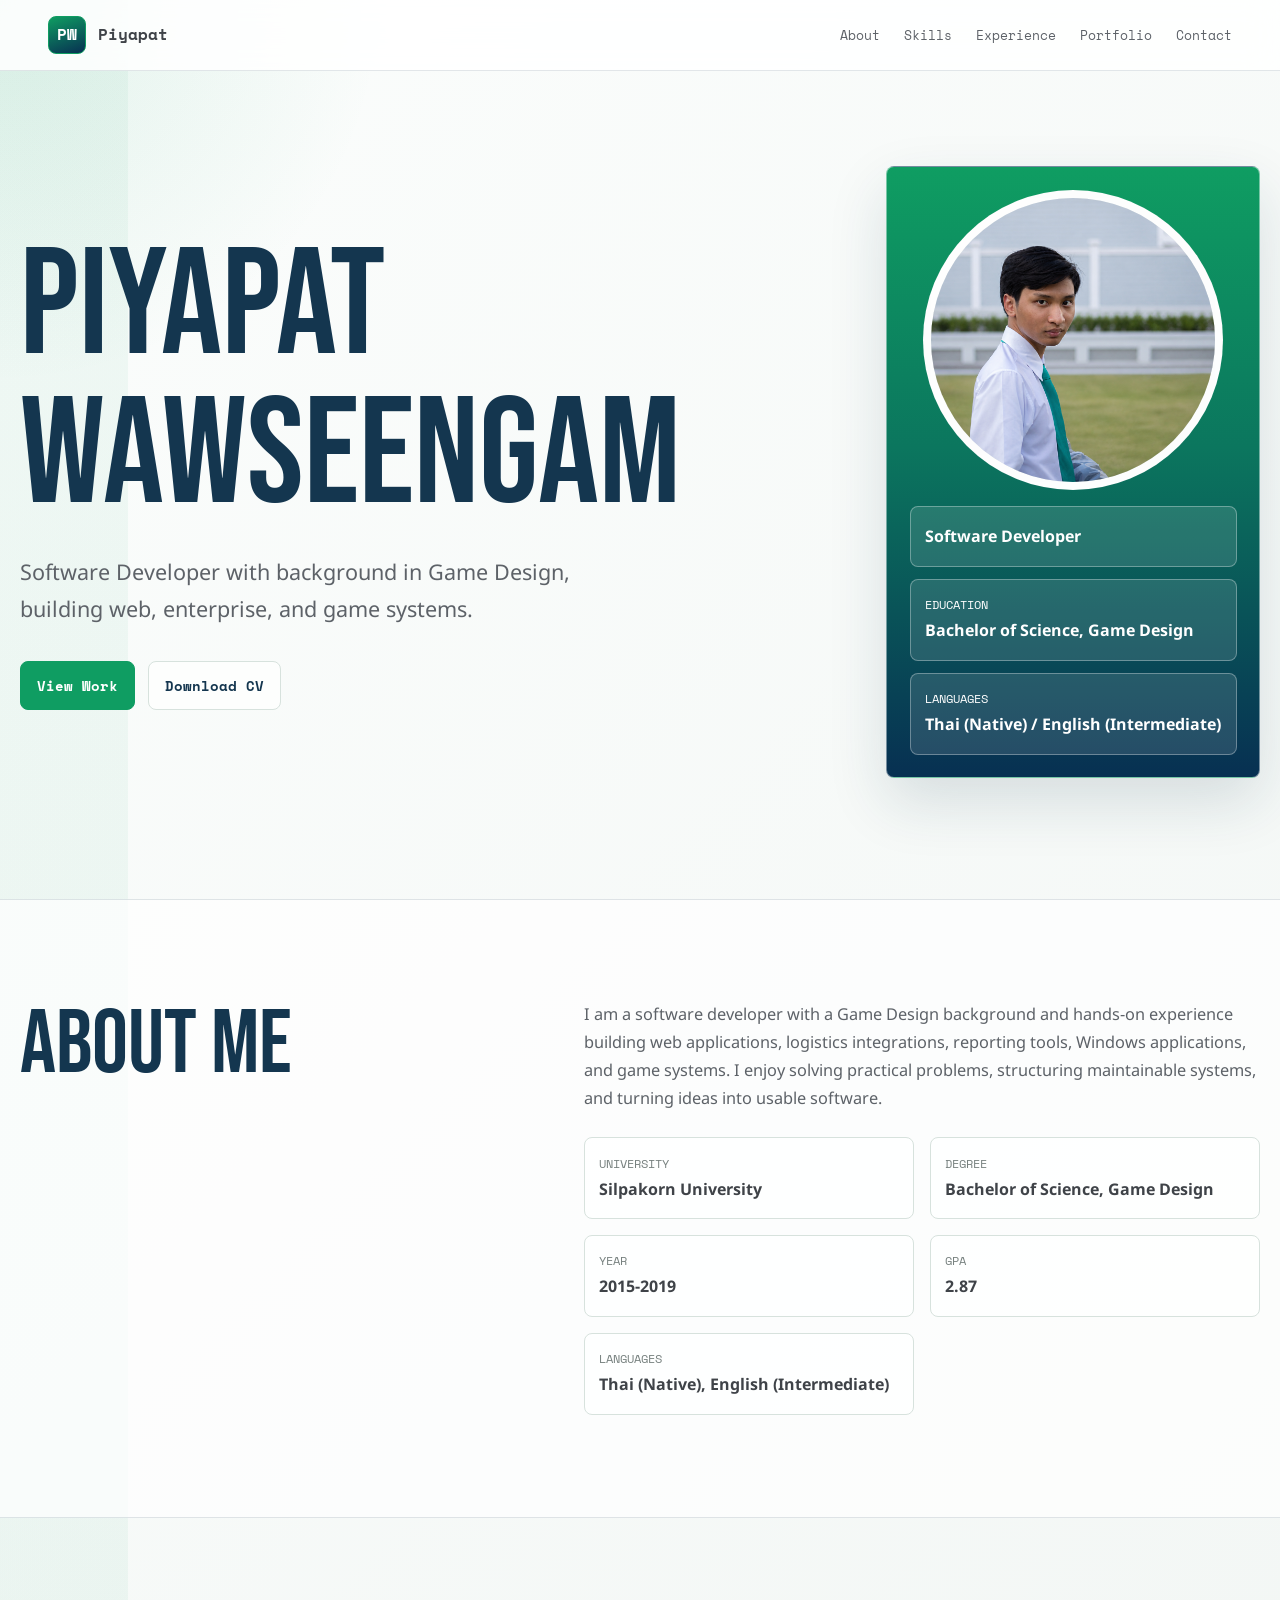
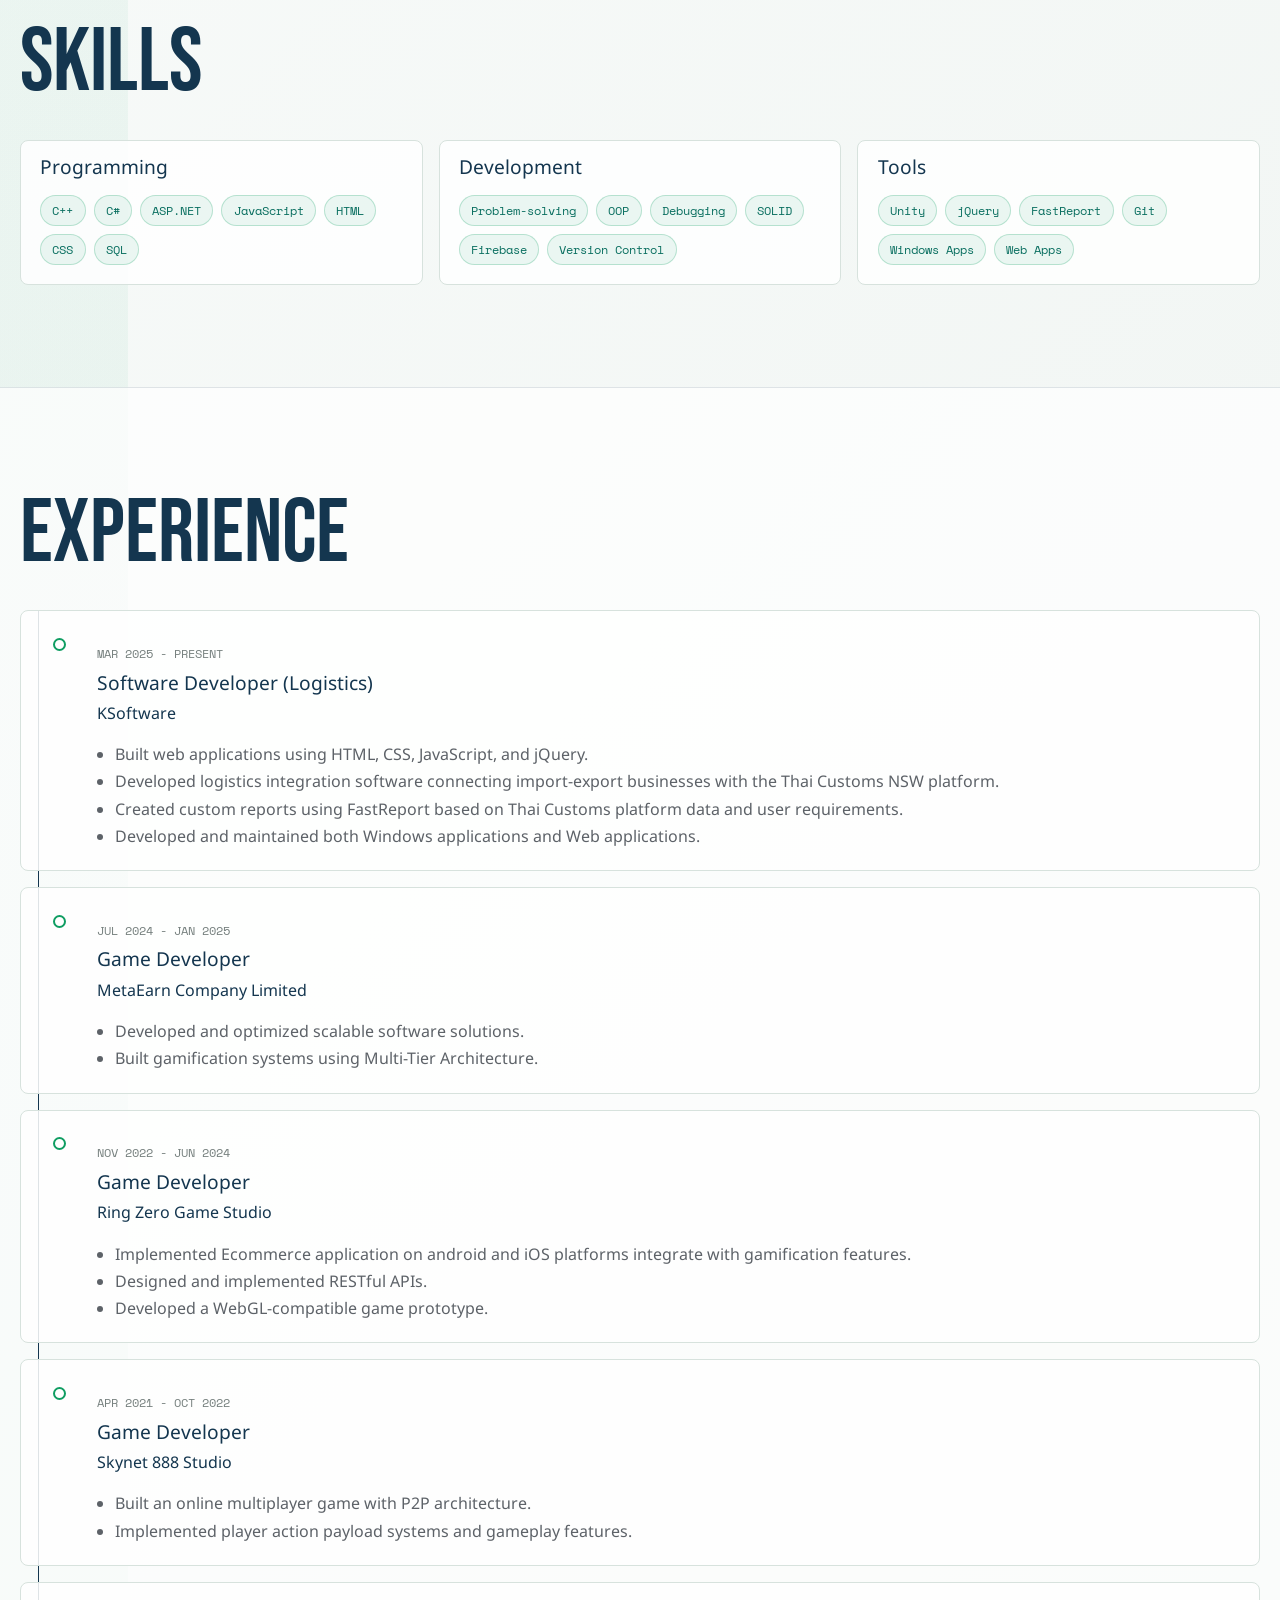
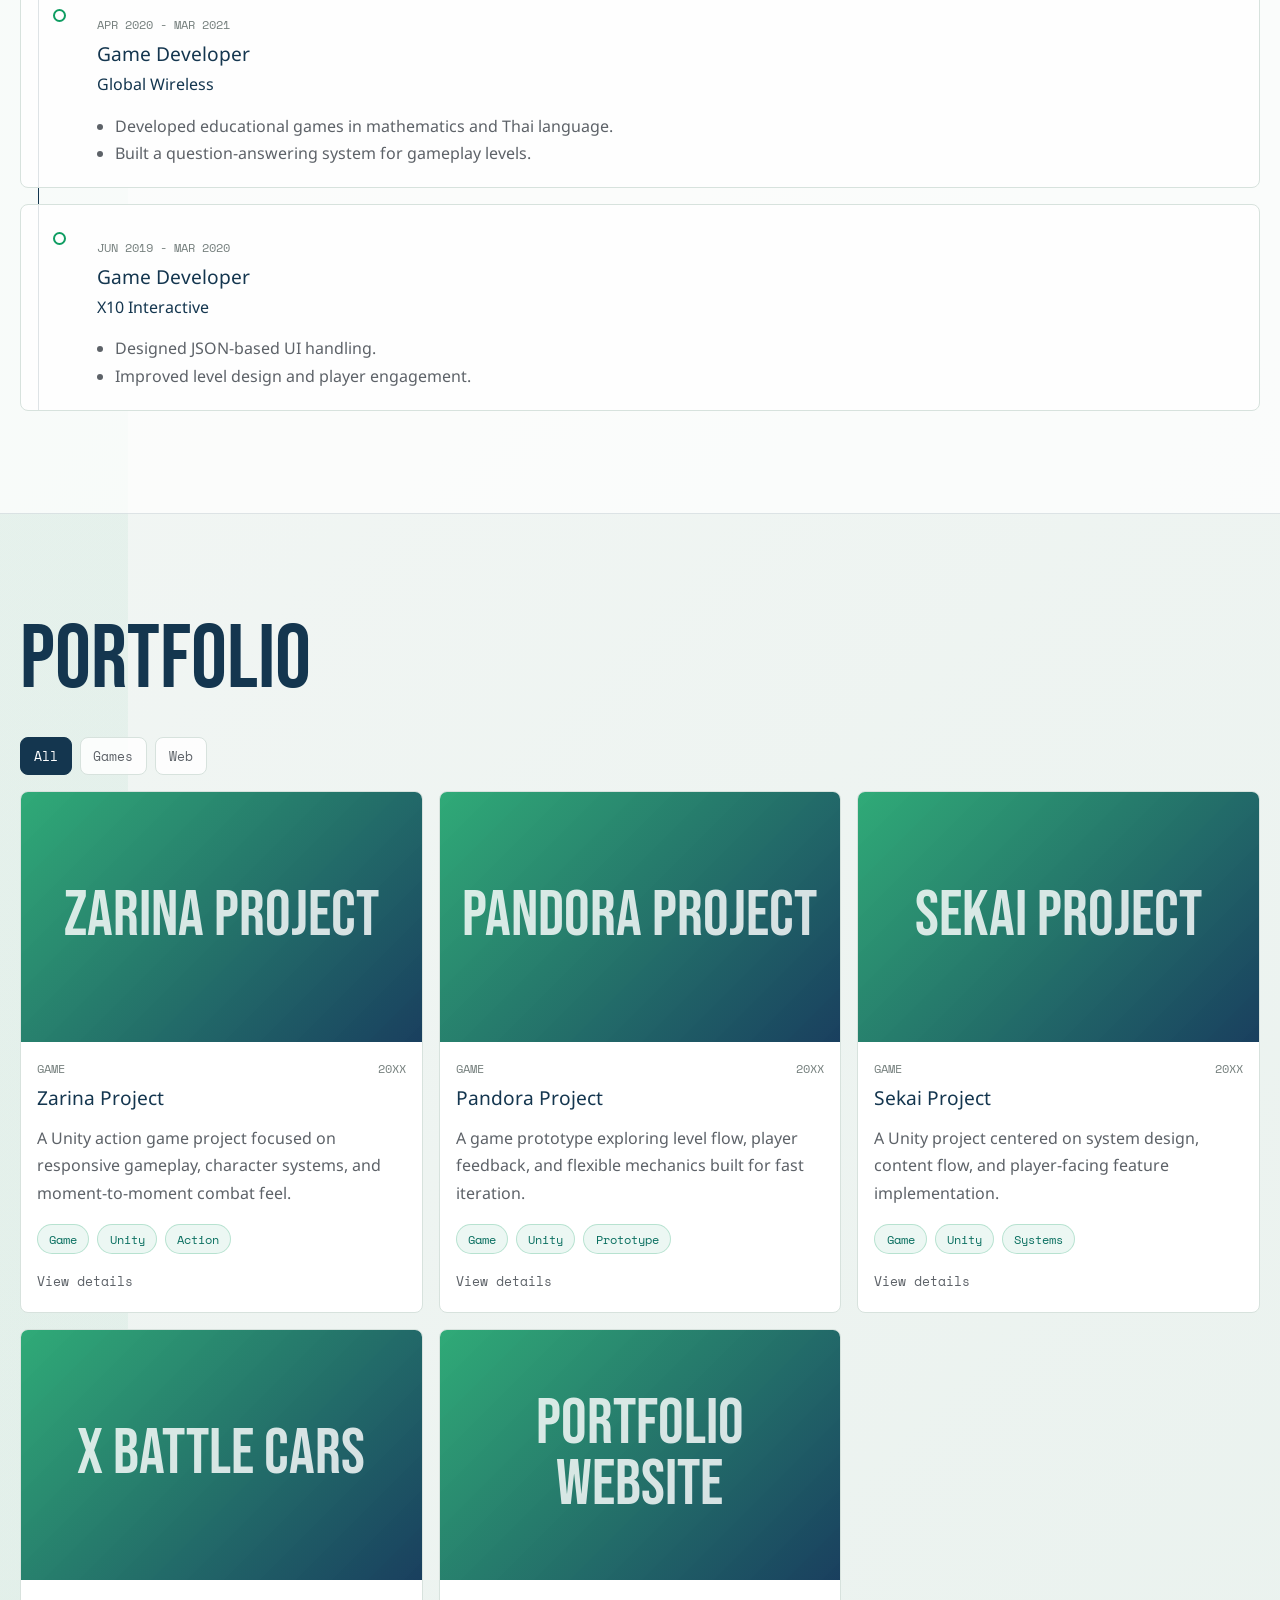
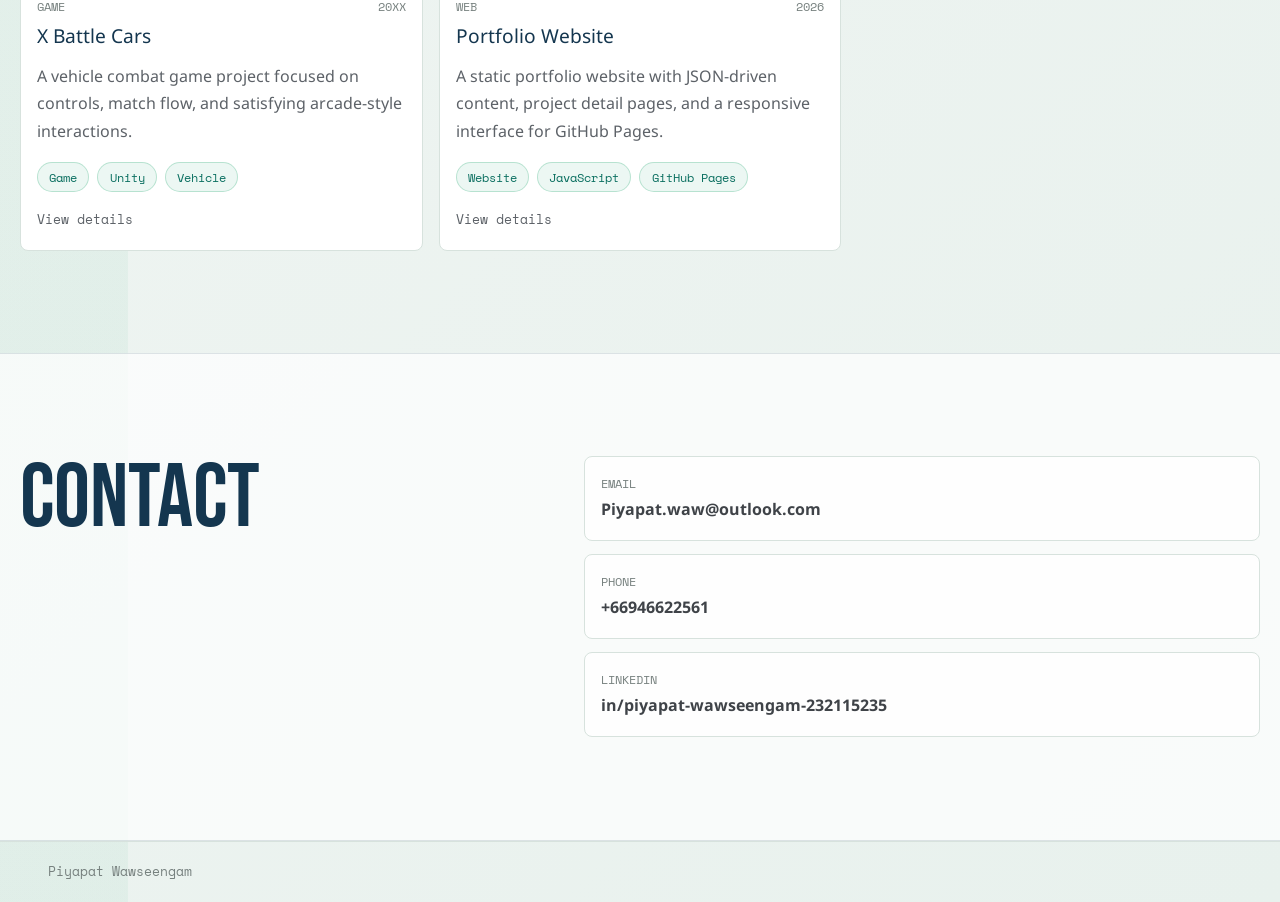
==== index.html @ 83988f4d "Initial portfolio site" ====
<!doctype html>
<html lang="en">
  <head>
    <meta charset="utf-8">
    <meta name="viewport" content="width=device-width, initial-scale=1">
    <meta name="description" content="Portfolio website for Piyapat Wawseengam, Software Developer with a background in Game Design.">
    <title>Piyapat Wawseengam | Software Developer</title>
    <link rel="preconnect" href="https://fonts.googleapis.com">
    <link rel="preconnect" href="https://fonts.gstatic.com" crossorigin>
    <link href="https://fonts.googleapis.com/css2?family=Bebas+Neue&family=Noto+Sans+Thai:wght@400;500;600;700&family=Space+Mono:wght@400;700&display=swap" rel="stylesheet">
    <link rel="stylesheet" href="assets/style.css">
    <script defer src="assets/main.js"></script>
  </head>
  <body data-page="home">
    <div class="cursor" aria-hidden="true"></div>
    <div class="site-noise" aria-hidden="true"></div>

    <header class="site-header">
      <a class="brand" href="#top" aria-label="Piyapat portfolio home">
        <span class="brand-mark">PW</span>
        <span>Piyapat</span>
      </a>
      <nav class="site-nav" aria-label="Main navigation">
        <a href="#about">About</a>
        <a href="#skills">Skills</a>
        <a href="#experience">Experience</a>
        <a href="#portfolio">Portfolio</a>
        <a href="#contact">Contact</a>
      </nav>
    </header>

    <main id="top">
      <section class="hero section-shell">
        <div class="hero-copy reveal">
          <h1 id="hero-name">Piyapat Wawseengam</h1>
          <p class="hero-tagline" id="hero-tagline">Loading portfolio...</p>
          <div class="hero-actions">
            <a class="button primary" href="#portfolio">View Work</a>
            <a class="button ghost" href="Piyapat_Resume.pdf" aria-label="Download CV as PDF">Download CV</a>
          </div>
        </div>
        <aside class="hero-panel reveal" aria-label="Profile summary">
          <div class="profile-frame">
            <img id="profile-image" src="assets/images/profile.png" alt="Piyapat Wawseengam portrait">
            <div class="profile-fallback" aria-hidden="true">PW</div>
          </div>
          <div class="hero-stats" id="hero-stats"></div>
        </aside>
      </section>

      <section class="content-band" id="about">
        <div class="section-shell two-column">
          <div class="section-heading reveal">
            <h2>About Me</h2>
          </div>
          <div class="section-body reveal">
            <p id="about-text"></p>
            <div class="info-grid" id="profile-info"></div>
          </div>
        </div>
      </section>

      <section class="section-shell" id="skills">
        <div class="section-heading reveal">
          <h2>Skills</h2>
        </div>
        <div class="skill-grid reveal" id="skills-grid"></div>
      </section>

      <section class="content-band" id="experience">
        <div class="section-shell">
          <div class="section-heading reveal">
            <h2>Experience</h2>
          </div>
          <div class="timeline reveal" id="experience-list"></div>
        </div>
      </section>

      <section class="section-shell" id="portfolio">
        <div class="section-heading reveal">
          <h2>Portfolio</h2>
        </div>
        <div class="portfolio-tabs reveal" role="tablist" aria-label="Portfolio categories">
          <button class="tab-button active" type="button" data-filter="all">All</button>
          <button class="tab-button" type="button" data-filter="game">Games</button>
          <button class="tab-button" type="button" data-filter="web">Web</button>
        </div>
        <div class="project-grid reveal" id="project-grid"></div>
      </section>

      <section class="content-band contact-band" id="contact">
        <div class="section-shell two-column">
          <div class="section-heading reveal">
            <h2>Contact</h2>
          </div>
          <div class="contact-list reveal" id="contact-list"></div>
        </div>
      </section>
    </main>

    <footer class="site-footer">
      <span id="footer-name">Piyapat Wawseengam</span>
    </footer>
  </body>
</html>
---- assets/style.css ----
:root {
  --bg: #f6f9f7;
  --surface: #ffffff;
  --surface-strong: #edf5f1;
  --accent: #0f9d62;
  --accent-soft: #0a6f60;
  --navy: #14364f;
  --navy-deep: #073052;
  --text: #3f4348;
  --muted: #5d6268;
  --dim: #77817f;
  --border: #d7e2dd;
  --shadow: 0 24px 60px rgba(20, 54, 79, 0.14);
  --radius: 8px;
  color-scheme: light;
}

* {
  box-sizing: border-box;
}

html {
  scroll-behavior: smooth;
}

body {
  margin: 0;
  min-height: 100vh;
  background:
    linear-gradient(90deg, rgba(15, 157, 98, 0.05) 0 10%, transparent 10%),
    radial-gradient(circle at top left, rgba(15, 157, 98, 0.11), transparent 24rem),
    linear-gradient(135deg, #fbfdfc 0%, #f2f6f4 48%, #e8f1ed 100%);
  color: var(--text);
  cursor: auto;
  font-family: "Noto Sans Thai", system-ui, sans-serif;
  line-height: 1.7;
}

a,
button {
  color: inherit;
}

img {
  display: block;
  max-width: 100%;
}

.site-noise {
  position: fixed;
  inset: 0;
  z-index: 50;
  pointer-events: none;
  opacity: 0.08;
  background-image:
    linear-gradient(90deg, rgba(20, 54, 79, 0.05) 1px, transparent 1px),
    linear-gradient(rgba(15, 157, 98, 0.04) 1px, transparent 1px);
  background-size: 4px 4px;
  mix-blend-mode: overlay;
}

.cursor {
  display: none;
}

.site-header {
  position: sticky;
  top: 0;
  z-index: 20;
  display: flex;
  align-items: center;
  justify-content: space-between;
  gap: 1rem;
  padding: 1rem clamp(1rem, 4vw, 3rem);
  border-bottom: 1px solid rgba(20, 54, 79, 0.12);
  background: rgba(255, 255, 255, 0.86);
  backdrop-filter: blur(16px);
}

.brand,
.site-nav,
.hero-actions,
.portfolio-tabs {
  display: flex;
  align-items: center;
}

.brand {
  gap: 0.75rem;
  text-decoration: none;
  font-family: "Space Mono", monospace;
  font-weight: 700;
  letter-spacing: 0;
}

.brand-mark {
  display: grid;
  width: 38px;
  height: 38px;
  place-items: center;
  border: 1px solid var(--accent);
  border-radius: var(--radius);
  color: #ffffff;
  background: linear-gradient(160deg, var(--accent), var(--navy-deep));
}

.site-nav {
  gap: clamp(0.75rem, 2vw, 1.5rem);
  flex-wrap: wrap;
  justify-content: flex-end;
}

.site-nav a,
.text-link,
.back-link {
  color: var(--muted);
  font-family: "Space Mono", monospace;
  font-size: 0.82rem;
  text-decoration: none;
  transition: color 160ms ease;
}

.site-nav a:hover,
.text-link:hover,
.back-link:hover {
  color: var(--accent);
}

.section-shell {
  width: min(1280px, calc(100% - 2.5rem));
  margin: 0 auto;
  padding: clamp(4rem, 8vw, 7rem) 0;
}

.content-band {
  border-block: 1px solid rgba(20, 54, 79, 0.13);
  background: rgba(255, 255, 255, 0.72);
}

.hero {
  position: relative;
  display: grid;
  grid-template-columns: minmax(0, 1.15fr) minmax(280px, 0.85fr);
  align-items: center;
  gap: clamp(2rem, 7vw, 5rem);
  min-height: calc(100vh - 72px);
  padding-top: clamp(3rem, 6vw, 5rem);
}

.eyebrow {
  margin: 0 0 0.8rem;
  color: var(--navy);
  font-family: "Space Mono", monospace;
  font-size: 0.8rem;
  font-weight: 700;
  text-transform: uppercase;
}

h1,
h2,
h3 {
  margin: 0;
  font-weight: 400;
  line-height: 0.98;
  letter-spacing: 0;
  color: var(--navy);
}

h1,
h2 {
  font-family: "Bebas Neue", Impact, sans-serif;
}

h1 {
  max-width: 760px;
  font-size: clamp(4.4rem, 12vw, 9.5rem);
}

h2 {
  max-width: 780px;
  font-size: clamp(3rem, 7vw, 5.6rem);
}

h3 {
  font-size: 1.2rem;
}

.hero-tagline {
  max-width: 620px;
  margin: 1.5rem 0 0;
  color: var(--muted);
  font-size: clamp(1.05rem, 2vw, 1.35rem);
}

.hero-actions {
  gap: 0.8rem;
  flex-wrap: wrap;
  margin-top: 2rem;
}

.button {
  display: inline-flex;
  align-items: center;
  justify-content: center;
  min-height: 46px;
  padding: 0.72rem 1rem;
  border: 1px solid var(--border);
  border-radius: var(--radius);
  font-family: "Space Mono", monospace;
  font-size: 0.88rem;
  font-weight: 700;
  text-decoration: none;
  transition: transform 160ms ease, border-color 160ms ease, background 160ms ease;
}

.button:hover {
  transform: translateY(-2px);
}

.button.primary {
  border-color: var(--accent);
  background: var(--accent);
  color: #ffffff;
}

.button.ghost {
  color: var(--navy);
  background: rgba(255, 255, 255, 0.7);
}

.hero-panel {
  max-width: 440px;
  justify-self: end;
  padding: clamp(1rem, 2vw, 1.4rem);
  border: 1px solid rgba(255, 255, 255, 0.44);
  border-radius: var(--radius);
  background: linear-gradient(180deg, #0f9d62 0%, #0b765e 46%, #073052 100%);
  box-shadow: var(--shadow);
}

.profile-frame {
  position: relative;
  overflow: hidden;
  width: min(100%, 300px);
  aspect-ratio: 1;
  margin: 0 auto;
  border-radius: 50%;
  border: 8px solid rgba(255, 255, 255, 0.92);
  background:
    linear-gradient(135deg, rgba(255, 255, 255, 0.34), rgba(20, 54, 79, 0.12)),
    var(--surface-strong);
}

.profile-frame img,
.project-media img,
.gallery-item img {
  position: absolute;
  inset: 0;
  width: 100%;
  height: 100%;
  object-fit: cover;
  z-index: 2;
}

.profile-frame img {
  object-position: 38% 16%;
}

.profile-fallback {
  position: absolute;
  inset: 0;
  display: grid;
  place-items: center;
  color: rgba(255, 255, 255, 0.42);
  font-family: "Bebas Neue", Impact, sans-serif;
  font-size: clamp(5rem, 16vw, 10rem);
}

.is-hidden {
  display: none !important;
}

.hero-stats {
  display: grid;
  gap: 0.75rem;
  margin-top: 1rem;
}

.hero-stats div,
.info-item,
.skill-card,
.timeline-item,
.detail-block,
.contact-item {
  border: 1px solid var(--border);
  border-radius: var(--radius);
  background: rgba(255, 255, 255, 0.86);
}

.hero-stats div {
  border-color: rgba(255, 255, 255, 0.32);
  background: rgba(255, 255, 255, 0.12);
}

.hero-stats div,
.info-item {
  padding: 0.9rem;
}

.hero-stats span,
.info-item span,
.contact-item span,
.project-meta,
.timeline-period,
.next-project span {
  display: block;
  color: var(--dim);
  font-family: "Space Mono", monospace;
  font-size: 0.76rem;
  text-transform: uppercase;
}

.hero-stats span,
.hero-stats strong {
  color: #ffffff;
}

.hero-stats strong,
.info-item strong,
.contact-item strong {
  display: block;
  margin-top: 0.2rem;
  color: var(--text);
}

.hero-stats strong {
  color: #ffffff;
}

.two-column,
.detail-grid {
  display: grid;
  grid-template-columns: 0.85fr 1.15fr;
  gap: clamp(2rem, 6vw, 4rem);
}

.section-heading {
  margin-bottom: 2rem;
}

.section-body p,
.detail-block p,
.not-found p {
  margin: 0;
  color: var(--muted);
  font-size: 1.02rem;
}

.info-grid,
.skill-grid,
.project-grid,
.gallery-grid {
  display: grid;
  gap: 1rem;
}

.info-grid {
  grid-template-columns: repeat(2, minmax(0, 1fr));
  margin-top: 1.5rem;
}

.skill-grid {
  grid-template-columns: repeat(3, minmax(0, 1fr));
}

.skill-card,
.detail-block {
  padding: 1.2rem;
}

.tag-list {
  display: flex;
  gap: 0.5rem;
  flex-wrap: wrap;
  margin-top: 1rem;
}

.tag-list span {
  display: inline-flex;
  min-height: 30px;
  align-items: center;
  border: 1px solid rgba(15, 157, 98, 0.24);
  border-radius: 999px;
  padding: 0.25rem 0.7rem;
  color: var(--accent-soft);
  background: rgba(15, 157, 98, 0.08);
  font-family: "Space Mono", monospace;
  font-size: 0.76rem;
}

.timeline {
  position: relative;
  display: grid;
  gap: 1rem;
}

.timeline::before {
  position: absolute;
  left: 18px;
  top: 0;
  bottom: 0;
  width: 1px;
  background: var(--navy);
  content: "";
}

.timeline-item {
  position: relative;
  display: grid;
  grid-template-columns: 38px 1fr;
  gap: 1.2rem;
  padding: 1.2rem;
}

.timeline-marker {
  width: 13px;
  height: 13px;
  margin: 0.45rem auto 0;
  border: 2px solid var(--accent);
  border-radius: 50%;
  background: #ffffff;
}

.company {
  margin: 0.4rem 0 0;
  color: var(--navy);
}

.timeline ul {
  margin: 0.9rem 0 0;
  padding-left: 1.1rem;
  color: var(--muted);
}

.portfolio-tabs {
  gap: 0.5rem;
  flex-wrap: wrap;
  margin-bottom: 1rem;
}

.tab-button {
  min-height: 38px;
  border: 1px solid var(--border);
  border-radius: var(--radius);
  padding: 0.45rem 0.8rem;
  color: var(--muted);
  background: rgba(255, 255, 255, 0.85);
  cursor: pointer;
  font-family: "Space Mono", monospace;
}

.tab-button.active {
  border-color: var(--navy);
  color: #ffffff;
  background: var(--navy);
}

.project-grid {
  grid-template-columns: repeat(3, minmax(0, 1fr));
}

.project-card {
  overflow: hidden;
  border: 1px solid var(--border);
  border-radius: var(--radius);
  background: var(--surface);
  transition: transform 180ms ease, border-color 180ms ease;
}

.project-card:hover {
  transform: translateY(-4px);
  border-color: rgba(15, 157, 98, 0.52);
}

.project-media,
.gallery-item {
  position: relative;
  overflow: hidden;
  aspect-ratio: 16 / 10;
  background:
    linear-gradient(135deg, rgba(15, 157, 98, 0.85), rgba(7, 48, 82, 0.92)),
    var(--surface-strong);
}

.project-media.large {
  min-height: 360px;
  border: 1px solid var(--border);
  border-radius: var(--radius);
}

.media-placeholder {
  position: absolute;
  inset: 0;
  display: grid;
  place-items: center;
  padding: 1rem;
  text-align: center;
}

.media-placeholder span {
  color: rgba(255, 255, 255, 0.82);
  font-family: "Bebas Neue", Impact, sans-serif;
  font-size: clamp(2.2rem, 5vw, 4rem);
  line-height: 0.95;
}

.project-card-body {
  padding: 1rem;
}

.project-meta {
  display: flex;
  justify-content: space-between;
  gap: 0.8rem;
  margin-bottom: 0.8rem;
}

.project-card p {
  color: var(--muted);
}

.text-link {
  display: inline-flex;
  margin-top: 1rem;
}

.contact-band {
  margin-bottom: 0;
}

.contact-list {
  display: grid;
  gap: 0.8rem;
}

.contact-item {
  display: block;
  padding: 1rem;
  text-decoration: none;
  transition: border-color 160ms ease, transform 160ms ease;
}

.contact-item:hover {
  border-color: var(--accent);
  transform: translateY(-2px);
}

.site-footer {
  display: flex;
  justify-content: space-between;
  gap: 1rem;
  padding: 1.2rem clamp(1rem, 4vw, 3rem);
  color: var(--dim);
  border-top: 1px solid var(--border);
  font-family: "Space Mono", monospace;
  font-size: 0.8rem;
}

.detail-hero {
  padding-bottom: clamp(3rem, 6vw, 5rem);
}

.back-link {
  display: inline-flex;
  margin-bottom: 2rem;
}

.detail-hero-grid {
  display: grid;
  grid-template-columns: minmax(0, 1fr) minmax(300px, 0.85fr);
  align-items: center;
  gap: clamp(2rem, 6vw, 4rem);
}

.detail-grid {
  grid-template-columns: repeat(3, minmax(0, 1fr));
}

.gallery-grid {
  grid-template-columns: repeat(2, minmax(0, 1fr));
}

.gallery-item {
  border: 1px solid var(--border);
  border-radius: var(--radius);
}

.video-frame {
  overflow: hidden;
  aspect-ratio: 16 / 9;
  border: 1px solid var(--border);
  border-radius: var(--radius);
  background: var(--surface);
}

.video-frame iframe {
  width: 100%;
  height: 100%;
  border: 0;
}

.next-project-wrap {
  padding-top: 2rem;
}

.next-project {
  display: block;
  padding: 1.2rem;
  border: 1px solid var(--border);
  border-radius: var(--radius);
  background: rgba(255, 255, 255, 0.9);
  text-decoration: none;
}

.next-project strong {
  display: block;
  margin-top: 0.35rem;
  color: var(--navy);
  font-size: 1.35rem;
}

.not-found {
  min-height: 70vh;
  display: grid;
  align-content: center;
  gap: 1rem;
}

.reveal,
.project-card,
.timeline-item,
.skill-card,
.gallery-item {
  opacity: 0;
  transform: translateY(18px);
  transition: opacity 520ms ease, transform 520ms ease;
}

.reveal.is-visible,
.project-card.is-visible,
.timeline-item.is-visible,
.skill-card.is-visible,
.gallery-item.is-visible {
  opacity: 1;
  transform: translateY(0);
}

@media (max-width: 900px) {
  .site-header {
    align-items: flex-start;
    flex-direction: column;
  }

  .site-nav {
    justify-content: flex-start;
  }

  .hero,
  .two-column,
  .detail-hero-grid,
  .detail-grid {
    grid-template-columns: 1fr;
  }

  .hero {
    min-height: auto;
  }

  .hero-panel {
    justify-self: stretch;
    max-width: none;
  }

  .skill-grid,
  .project-grid {
    grid-template-columns: repeat(2, minmax(0, 1fr));
  }
}

@media (max-width: 640px) {
  .section-shell {
    width: min(100% - 1rem, 1280px);
  }

  .site-nav a {
    font-size: 0.76rem;
  }

  h1 {
    font-size: clamp(3.8rem, 20vw, 5.4rem);
  }

  h2 {
    font-size: clamp(2.7rem, 15vw, 4rem);
  }

  .info-grid,
  .skill-grid,
  .project-grid,
  .gallery-grid {
    grid-template-columns: 1fr;
  }

  .project-media.large {
    min-height: 240px;
  }

  .site-footer {
    flex-direction: column;
  }
}
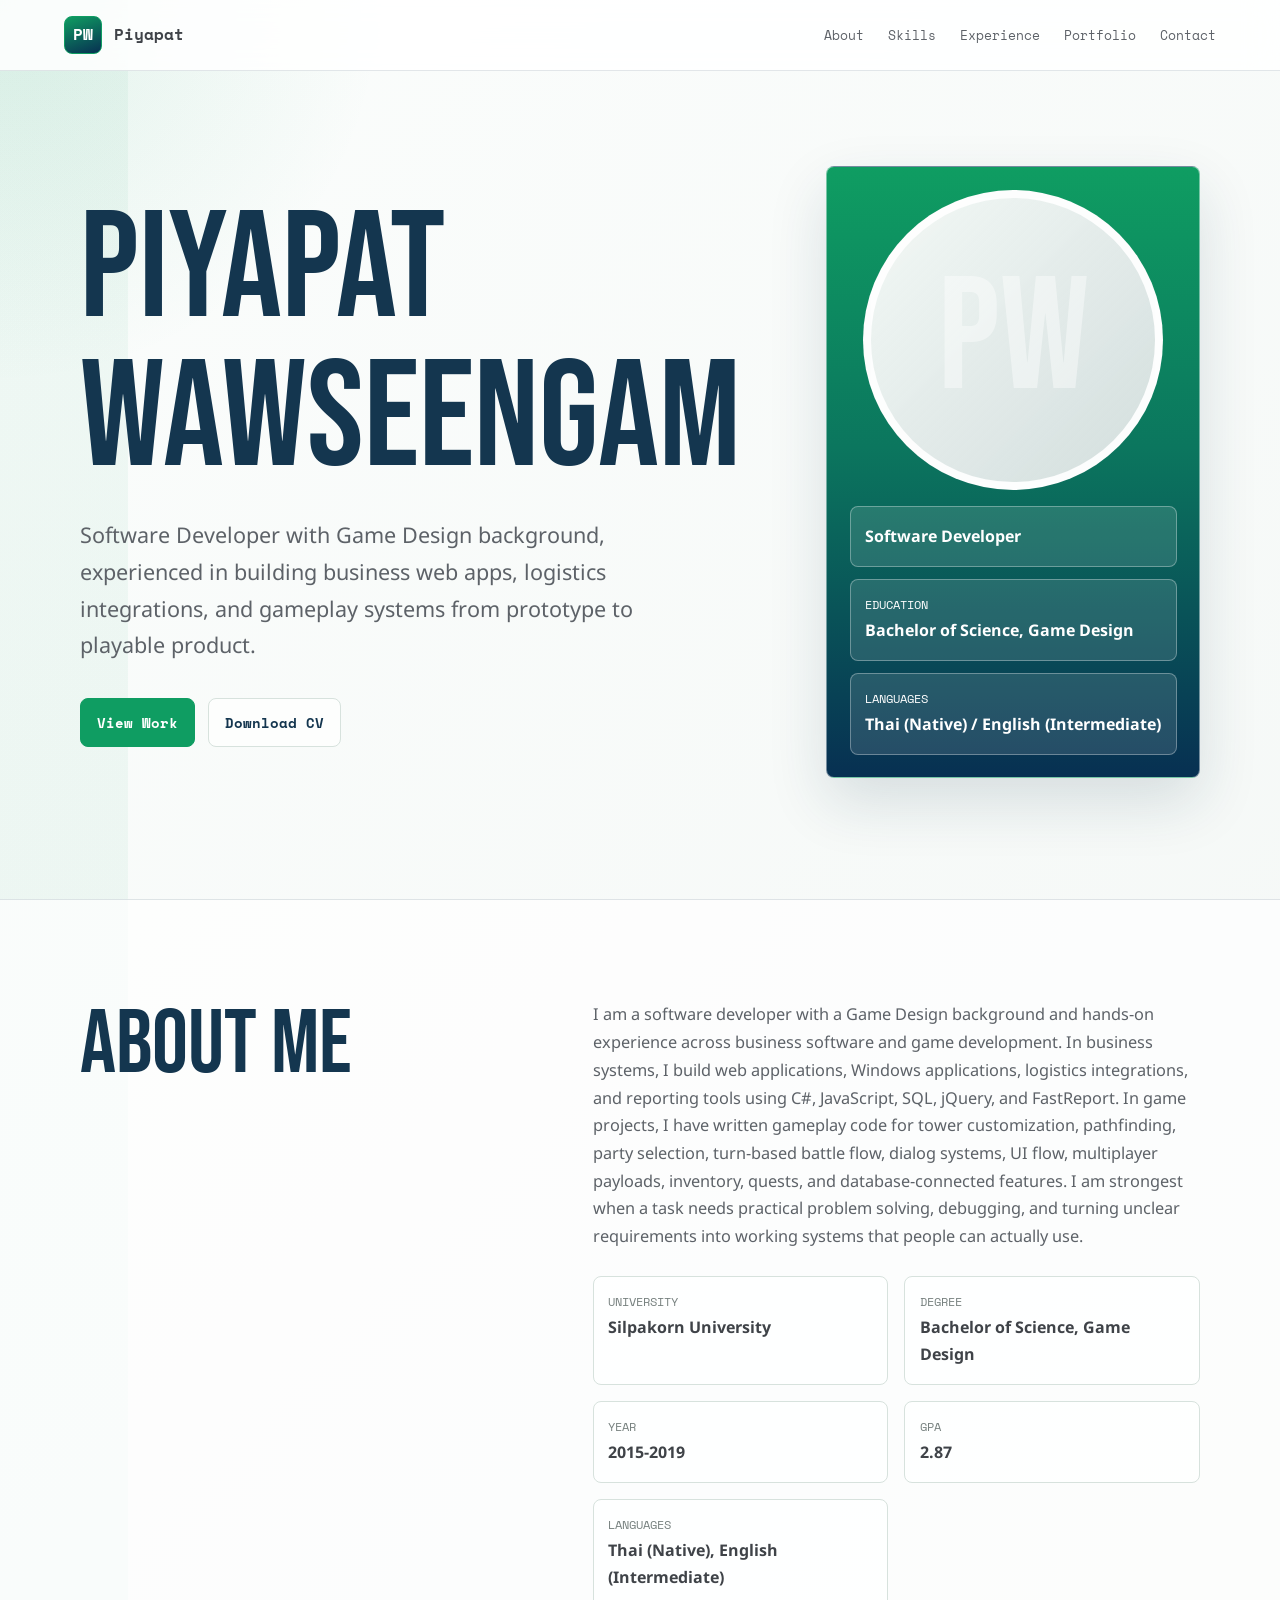
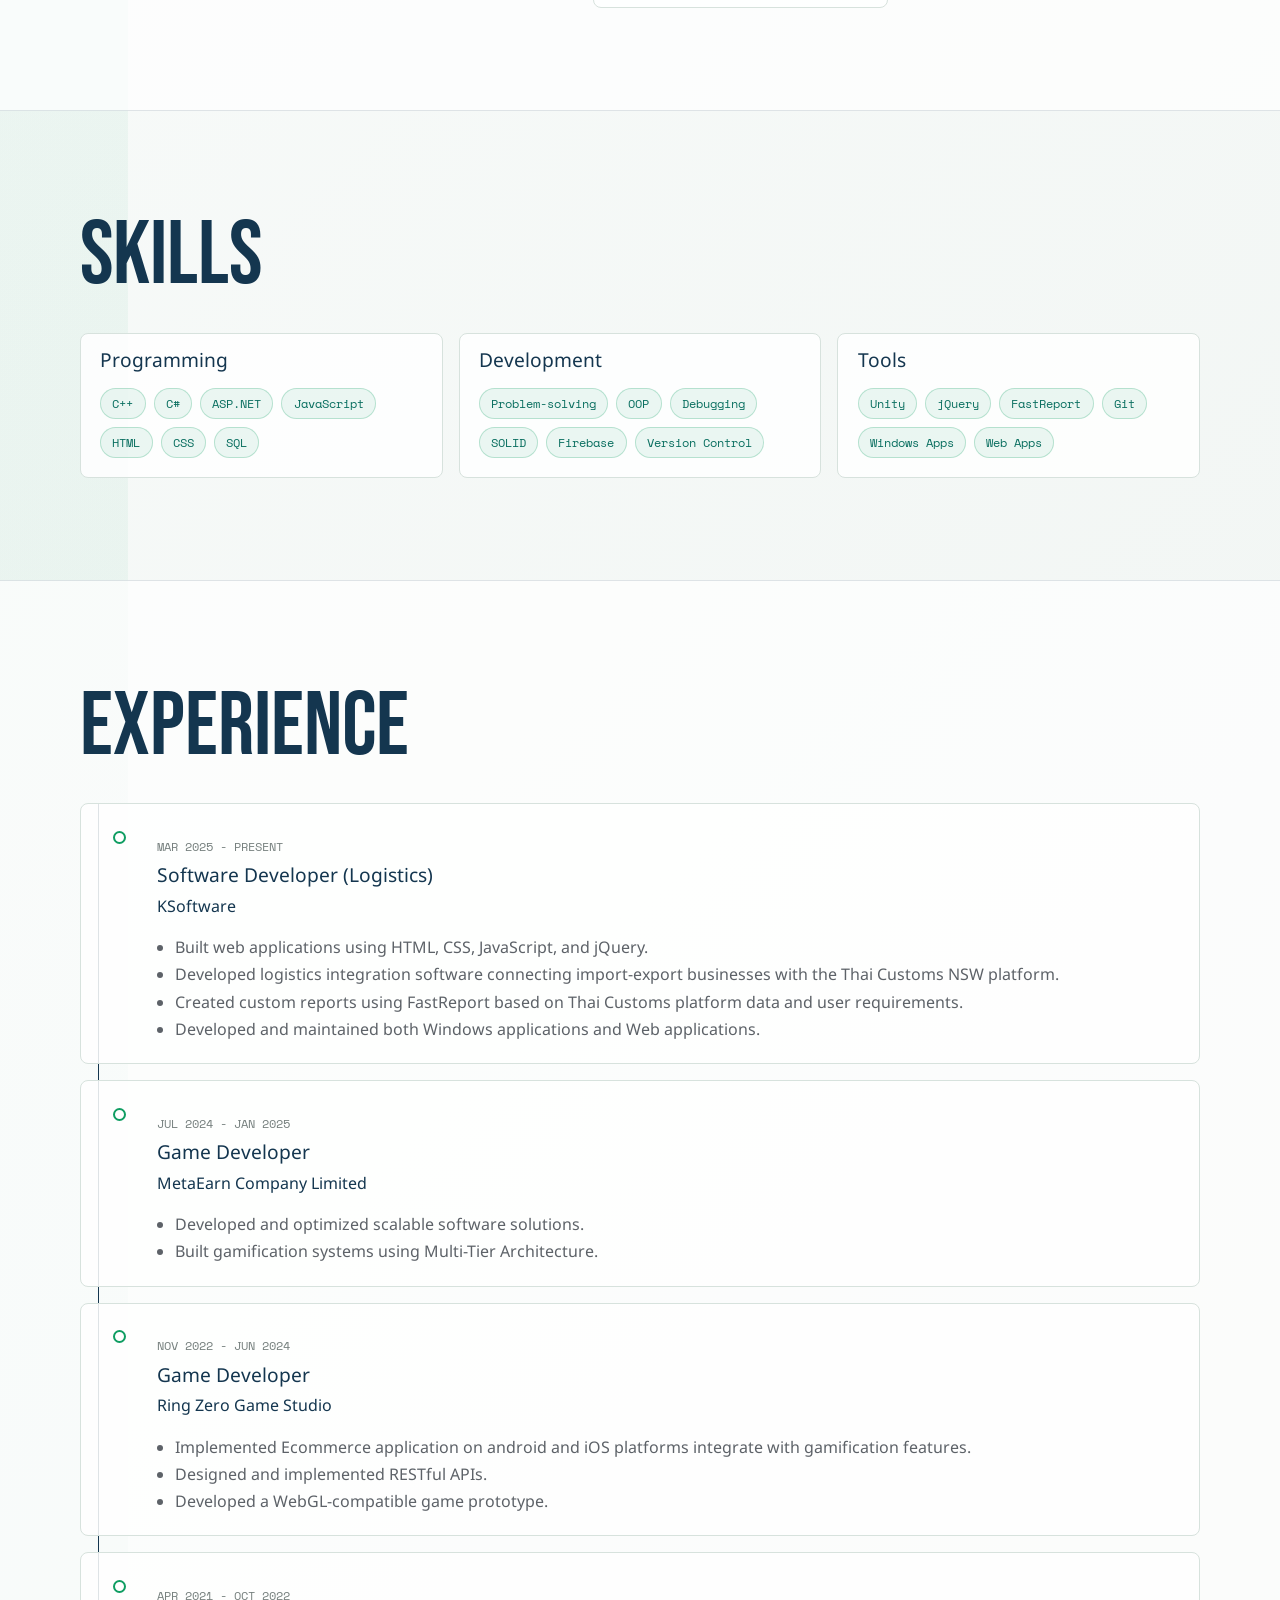
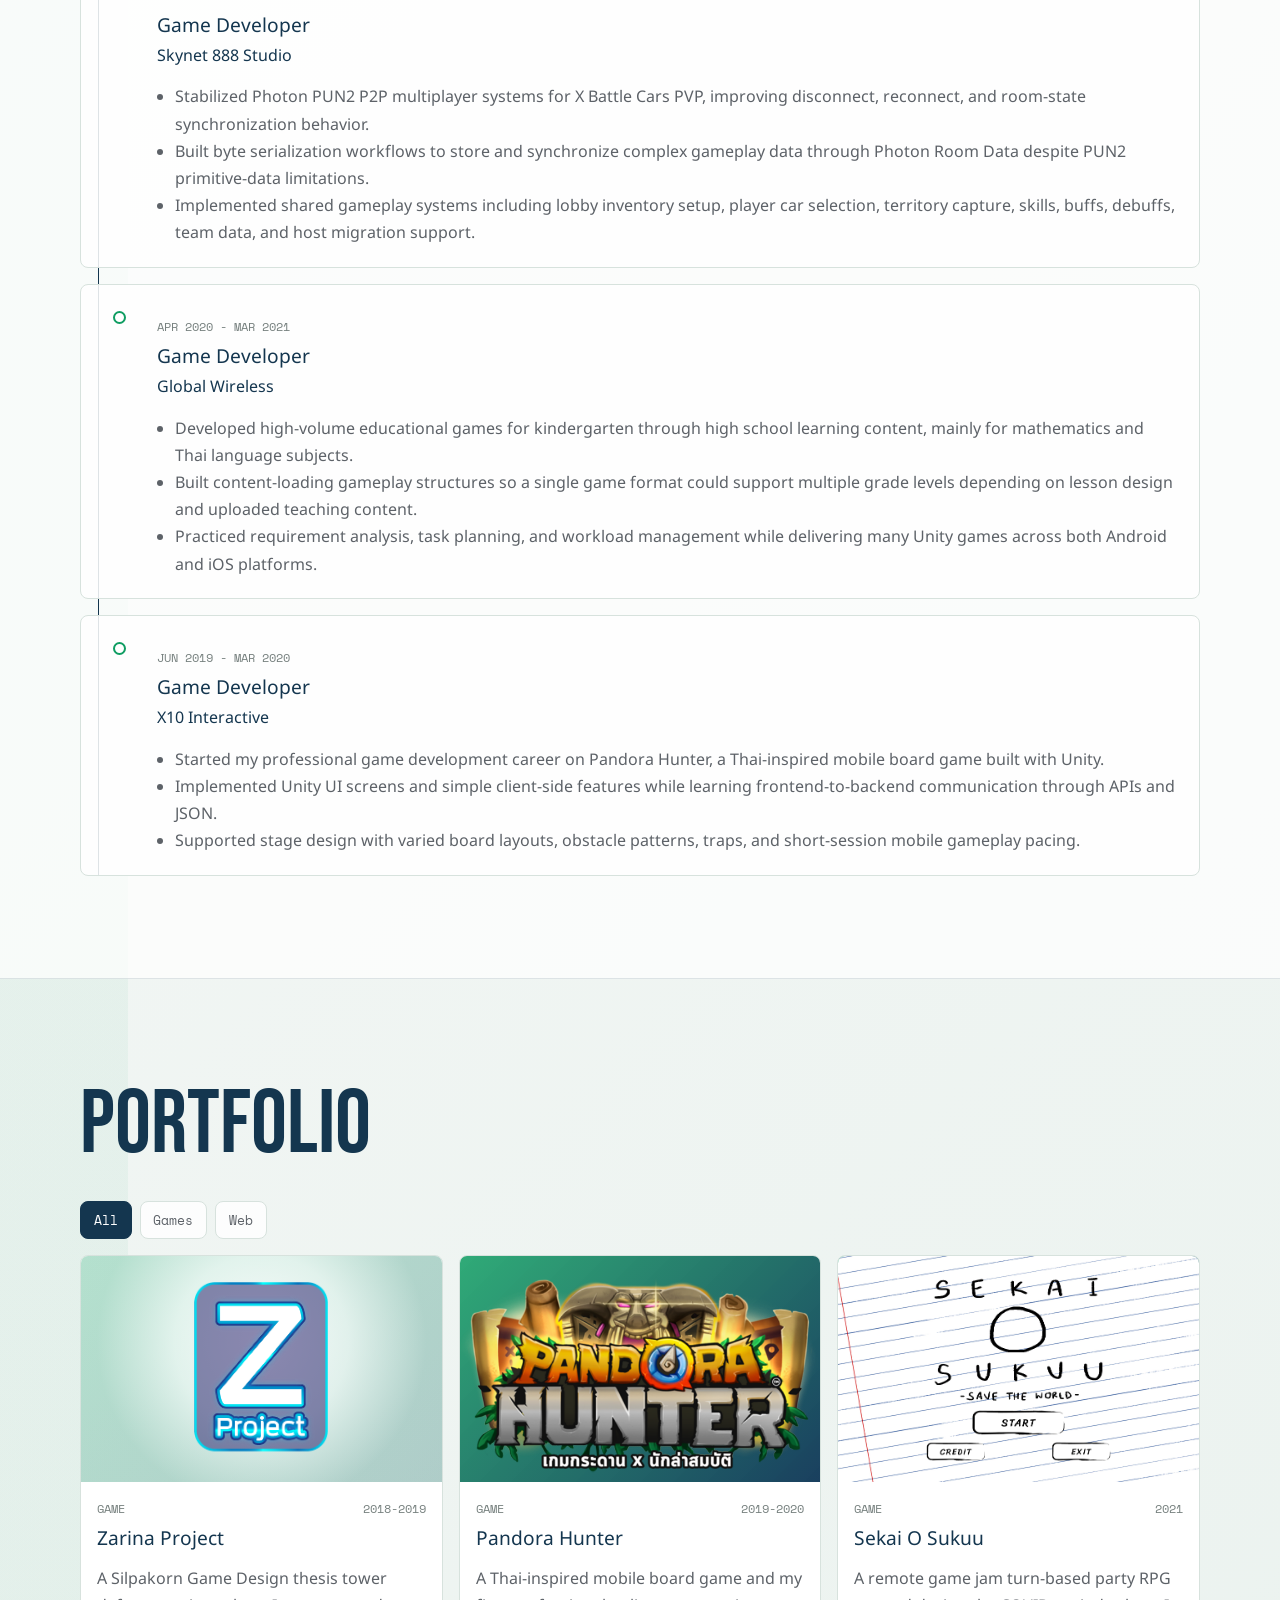
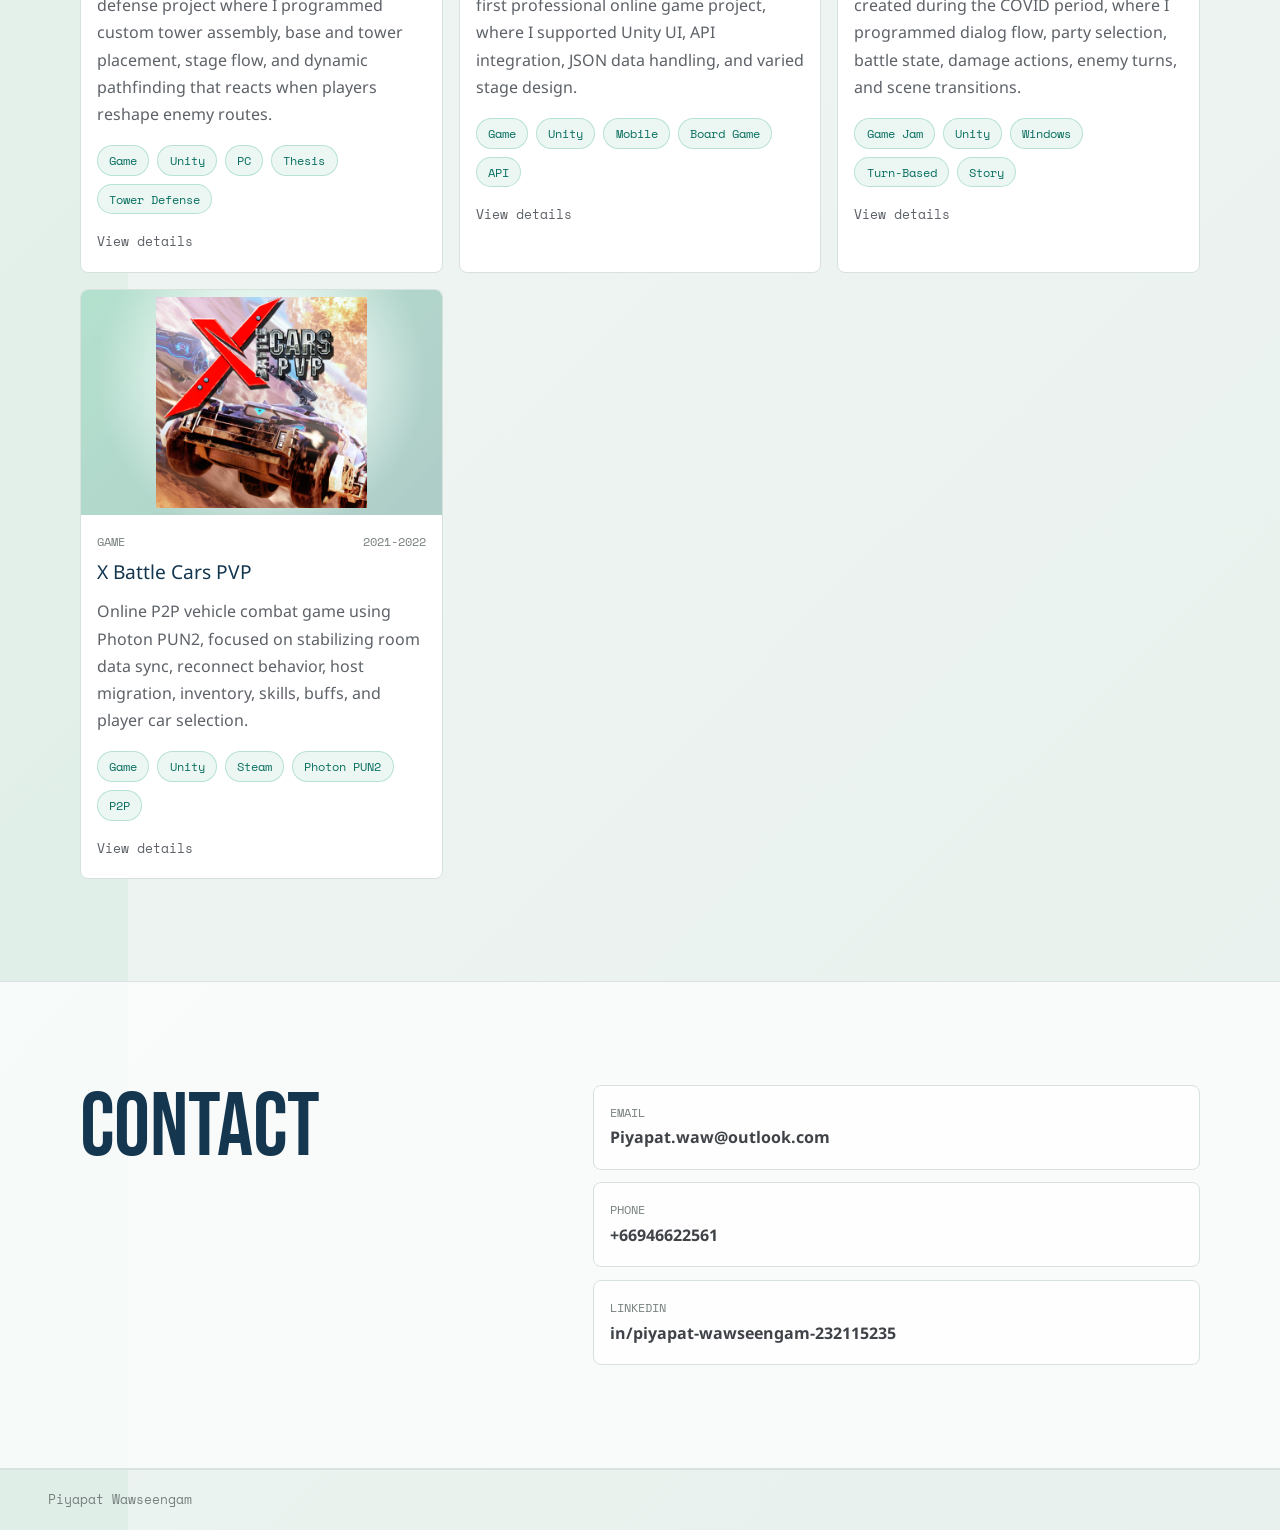
==== commit 1da5c737: "add content" ====
--- a/index.html
+++ b/index.html
@@ -3,13 +3,13 @@
   <head>
     <meta charset="utf-8">
     <meta name="viewport" content="width=device-width, initial-scale=1">
-    <meta name="description" content="Portfolio website for Piyapat Wawseengam, Software Developer with a background in Game Design.">
+    <meta name="description" content="Portfolio website for Piyapat Wawseengam, Software Developer with a background in Game Design." id="meta-description">
     <title>Piyapat Wawseengam | Software Developer</title>
     <link rel="preconnect" href="https://fonts.googleapis.com">
     <link rel="preconnect" href="https://fonts.gstatic.com" crossorigin>
     <link href="https://fonts.googleapis.com/css2?family=Bebas+Neue&family=Noto+Sans+Thai:wght@400;500;600;700&family=Space+Mono:wght@400;700&display=swap" rel="stylesheet">
     <link rel="stylesheet" href="assets/style.css">
-    <script defer src="assets/main.js"></script>
+    <script type="module" src="assets/main.js"></script>
   </head>
   <body data-page="home">
     <div class="cursor" aria-hidden="true"></div>
@@ -18,15 +18,9 @@
     <header class="site-header">
       <a class="brand" href="#top" aria-label="Piyapat portfolio home">
         <span class="brand-mark">PW</span>
-        <span>Piyapat</span>
+        <span id="brand-label">Piyapat</span>
       </a>
-      <nav class="site-nav" aria-label="Main navigation">
-        <a href="#about">About</a>
-        <a href="#skills">Skills</a>
-        <a href="#experience">Experience</a>
-        <a href="#portfolio">Portfolio</a>
-        <a href="#contact">Contact</a>
-      </nav>
+      <nav class="site-nav" aria-label="Main navigation" id="main-nav"></nav>
     </header>
 
     <main id="top">
@@ -35,13 +29,13 @@
           <h1 id="hero-name">Piyapat Wawseengam</h1>
           <p class="hero-tagline" id="hero-tagline">Loading portfolio...</p>
           <div class="hero-actions">
-            <a class="button primary" href="#portfolio">View Work</a>
-            <a class="button ghost" href="Piyapat_Resume.pdf" aria-label="Download CV as PDF">Download CV</a>
+            <a class="button primary" href="#portfolio" id="hero-primary-cta">View Work</a>
+            <a class="button ghost is-hidden" href="#" aria-label="Download CV as PDF" id="hero-secondary-cta">Download CV</a>
           </div>
         </div>
         <aside class="hero-panel reveal" aria-label="Profile summary">
           <div class="profile-frame">
-            <img id="profile-image" src="assets/images/profile.png" alt="Piyapat Wawseengam portrait">
+            <img id="profile-image" class="is-hidden" alt="Piyapat Wawseengam portrait">
             <div class="profile-fallback" aria-hidden="true">PW</div>
           </div>
           <div class="hero-stats" id="hero-stats"></div>
@@ -51,7 +45,7 @@
       <section class="content-band" id="about">
         <div class="section-shell two-column">
           <div class="section-heading reveal">
-            <h2>About Me</h2>
+            <h2 id="about-heading">About Me</h2>
           </div>
           <div class="section-body reveal">
             <p id="about-text"></p>
@@ -62,7 +56,7 @@
 
       <section class="section-shell" id="skills">
         <div class="section-heading reveal">
-          <h2>Skills</h2>
+          <h2 id="skills-heading">Skills</h2>
         </div>
         <div class="skill-grid reveal" id="skills-grid"></div>
       </section>
@@ -70,7 +64,7 @@
       <section class="content-band" id="experience">
         <div class="section-shell">
           <div class="section-heading reveal">
-            <h2>Experience</h2>
+            <h2 id="experience-heading">Experience</h2>
           </div>
           <div class="timeline reveal" id="experience-list"></div>
         </div>
@@ -78,12 +72,12 @@
 
       <section class="section-shell" id="portfolio">
         <div class="section-heading reveal">
-          <h2>Portfolio</h2>
+          <h2 id="portfolio-heading">Portfolio</h2>
         </div>
         <div class="portfolio-tabs reveal" role="tablist" aria-label="Portfolio categories">
-          <button class="tab-button active" type="button" data-filter="all">All</button>
-          <button class="tab-button" type="button" data-filter="game">Games</button>
-          <button class="tab-button" type="button" data-filter="web">Web</button>
+          <button class="tab-button active" type="button" data-filter="all" id="filter-all">All</button>
+          <button class="tab-button" type="button" data-filter="game" id="filter-game">Games</button>
+          <button class="tab-button" type="button" data-filter="web" id="filter-web">Web</button>
         </div>
         <div class="project-grid reveal" id="project-grid"></div>
       </section>
@@ -91,7 +85,7 @@
       <section class="content-band contact-band" id="contact">
         <div class="section-shell two-column">
           <div class="section-heading reveal">
-            <h2>Contact</h2>
+            <h2 id="contact-heading">Contact</h2>
           </div>
           <div class="contact-list reveal" id="contact-list"></div>
         </div>
--- a/assets/style.css
+++ b/assets/style.css
@@ -12,6 +12,10 @@
   --border: #d7e2dd;
   --shadow: 0 24px 60px rgba(20, 54, 79, 0.14);
   --radius: 8px;
+  --project-card-aspect-ratio: 16 / 10;
+  --detail-hero-min-height: 360px;
+  --gallery-aspect-ratio: 16 / 10;
+  --profile-image-position: 38% 16%;
   color-scheme: light;
 }
 
@@ -71,7 +75,7 @@
   align-items: center;
   justify-content: space-between;
   gap: 1rem;
-  padding: 1rem clamp(1rem, 4vw, 3rem);
+  padding: 1rem clamp(2rem, 5vw, 5.5rem);
   border-bottom: 1px solid rgba(20, 54, 79, 0.12);
   background: rgba(255, 255, 255, 0.86);
   backdrop-filter: blur(16px);
@@ -127,7 +131,7 @@
 }
 
 .section-shell {
-  width: min(1280px, calc(100% - 2.5rem));
+  width: min(1200px, calc(100% - 10rem));
   margin: 0 auto;
   padding: clamp(4rem, 8vw, 7rem) 0;
 }
@@ -262,8 +266,19 @@
   z-index: 2;
 }
 
+.project-media img,
+.gallery-item img {
+  opacity: 0;
+  transition: opacity 220ms ease;
+}
+
+.project-media.media-loaded img,
+.gallery-item.media-loaded img {
+  opacity: 1;
+}
+
 .profile-frame img {
-  object-position: 38% 16%;
+  object-position: var(--profile-image-position);
 }
 
 .profile-fallback {
@@ -364,6 +379,13 @@
   gap: 1rem;
 }
 
+.detail-sections,
+.link-grid,
+.media-stack {
+  display: grid;
+  gap: 1rem;
+}
+
 .info-grid {
   grid-template-columns: repeat(2, minmax(0, 1fr));
   margin-top: 1.5rem;
@@ -374,7 +396,10 @@
 }
 
 .skill-card,
-.detail-block {
+.detail-block,
+.detail-section-card,
+.resource-link,
+.media-card {
   padding: 1.2rem;
 }
 
@@ -482,20 +507,112 @@
   border-color: rgba(15, 157, 98, 0.52);
 }
 
+.project-media-link {
+  display: block;
+  text-decoration: none;
+}
+
+.project-media-link:focus-visible {
+  outline: 2px solid var(--navy);
+  outline-offset: -2px;
+}
+
 .project-media,
 .gallery-item {
   position: relative;
   overflow: hidden;
-  aspect-ratio: 16 / 10;
+  aspect-ratio: var(--media-aspect-ratio, var(--project-card-aspect-ratio));
   background:
     linear-gradient(135deg, rgba(15, 157, 98, 0.85), rgba(7, 48, 82, 0.92)),
     var(--surface-strong);
 }
 
+.project-media.media-contain {
+  display: grid;
+  place-items: center;
+  width: min(100%, var(--media-contain-width, clamp(320px, 34vw, 520px)));
+  max-width: 100%;
+  aspect-ratio: var(--media-source-aspect-ratio, 1 / 1);
+  justify-self: center;
+  margin-inline: auto;
+  min-height: 0;
+  padding: 0;
+  background: transparent;
+}
+
+.project-media.media-contain.media-portrait {
+  --media-contain-width: clamp(300px, 26vw, 390px);
+}
+
+.project-media.media-contain.media-square {
+  --media-contain-width: clamp(320px, 32vw, 500px);
+}
+
+.project-media.media-contain.media-landscape {
+  --media-contain-width: clamp(420px, 44vw, 720px);
+}
+
+.project-media.large.media-contain {
+  min-height: 0;
+  border-color: transparent;
+  box-shadow: none;
+}
+
+.project-media.media-loading::before,
+.gallery-item.media-loading::before {
+  content: "";
+  position: absolute;
+  inset: 0;
+  z-index: 1;
+  background:
+    linear-gradient(90deg, transparent, rgba(255, 255, 255, 0.2), transparent),
+    linear-gradient(135deg, rgba(15, 157, 98, 0.72), rgba(7, 48, 82, 0.86));
+  background-size: 220% 100%, 100% 100%;
+  animation: skeleton-sweep 1.25s ease-in-out infinite;
+}
+
+.project-media.media-contain.media-loading::before {
+  border-radius: var(--radius);
+}
+
+.project-media.media-loaded::before,
+.gallery-item.media-loaded::before,
+.project-media.media-error::before,
+.gallery-item.media-error::before {
+  display: none;
+}
+
 .project-media.large {
-  min-height: 360px;
+  min-height: var(--media-min-height, var(--detail-hero-min-height));
   border: 1px solid var(--border);
   border-radius: var(--radius);
+}
+
+.project-media.media-contain img {
+  position: relative;
+  inset: auto;
+  width: 100%;
+  height: 100%;
+  max-width: 100%;
+  object-fit: contain;
+}
+
+.project-media.project-media-contain {
+  background:
+    radial-gradient(circle at 50% 38%, rgba(255, 255, 255, 0.88), rgba(232, 248, 241, 0.7) 38%, rgba(15, 157, 98, 0.16) 72%),
+    linear-gradient(135deg, rgba(15, 157, 98, 0.18), rgba(7, 48, 82, 0.2)),
+    var(--surface);
+}
+
+.project-media.project-media-contain img {
+  inset: var(--media-image-padding, 0.6rem);
+  width: calc(100% - (var(--media-image-padding, 0.6rem) * 2));
+  height: calc(100% - (var(--media-image-padding, 0.6rem) * 2));
+  object-fit: contain;
+}
+
+.project-media img {
+  object-position: var(--media-object-position, center center);
 }
 
 .media-placeholder {
@@ -505,6 +622,7 @@
   place-items: center;
   padding: 1rem;
   text-align: center;
+  z-index: 0;
 }
 
 .media-placeholder span {
@@ -514,6 +632,24 @@
   line-height: 0.95;
 }
 
+.media-loading .media-placeholder span {
+  opacity: 0;
+}
+
+.media-loaded .media-placeholder {
+  display: none;
+}
+
+@keyframes skeleton-sweep {
+  0% {
+    background-position: 180% 0, 0 0;
+  }
+
+  100% {
+    background-position: -180% 0, 0 0;
+  }
+}
+
 .project-card-body {
   padding: 1rem;
 }
@@ -527,6 +663,42 @@
 
 .project-card p {
   color: var(--muted);
+}
+
+.detail-section-card,
+.resource-link,
+.media-card {
+  border: 1px solid var(--border);
+  border-radius: var(--radius);
+  background: rgba(255, 255, 255, 0.9);
+}
+
+.detail-section-card p,
+.media-card p {
+  margin: 0.6rem 0 0;
+  color: var(--muted);
+}
+
+.hero-media-card {
+  padding: 1rem;
+}
+
+.resource-link {
+  display: block;
+  text-decoration: none;
+  transition: border-color 160ms ease, transform 160ms ease;
+}
+
+.resource-link:hover {
+  border-color: var(--accent);
+  transform: translateY(-2px);
+}
+
+.resource-link strong {
+  display: block;
+  margin-top: 0.3rem;
+  color: var(--navy);
+  word-break: break-word;
 }
 
 .text-link {
@@ -591,6 +763,7 @@
 }
 
 .gallery-item {
+  aspect-ratio: var(--gallery-aspect-ratio);
   border: 1px solid var(--border);
   border-radius: var(--radius);
 }
@@ -607,6 +780,23 @@
   width: 100%;
   height: 100%;
   border: 0;
+}
+
+.video-frame video {
+  width: 100%;
+  height: 100%;
+  background: #000;
+}
+
+.hero-video-frame {
+  min-height: var(--detail-hero-min-height);
+}
+
+.media-card-title {
+  color: var(--navy);
+  font-family: "Space Mono", monospace;
+  font-size: 0.85rem;
+  text-transform: uppercase;
 }
 
 .next-project-wrap {
@@ -687,9 +877,16 @@
   }
 }
 
+@media (prefers-reduced-motion: reduce) {
+  .project-media.media-loading::before,
+  .gallery-item.media-loading::before {
+    animation: none;
+  }
+}
+
 @media (max-width: 640px) {
   .section-shell {
-    width: min(100% - 1rem, 1280px);
+    width: min(100% - 2rem, 1200px);
   }
 
   .site-nav a {
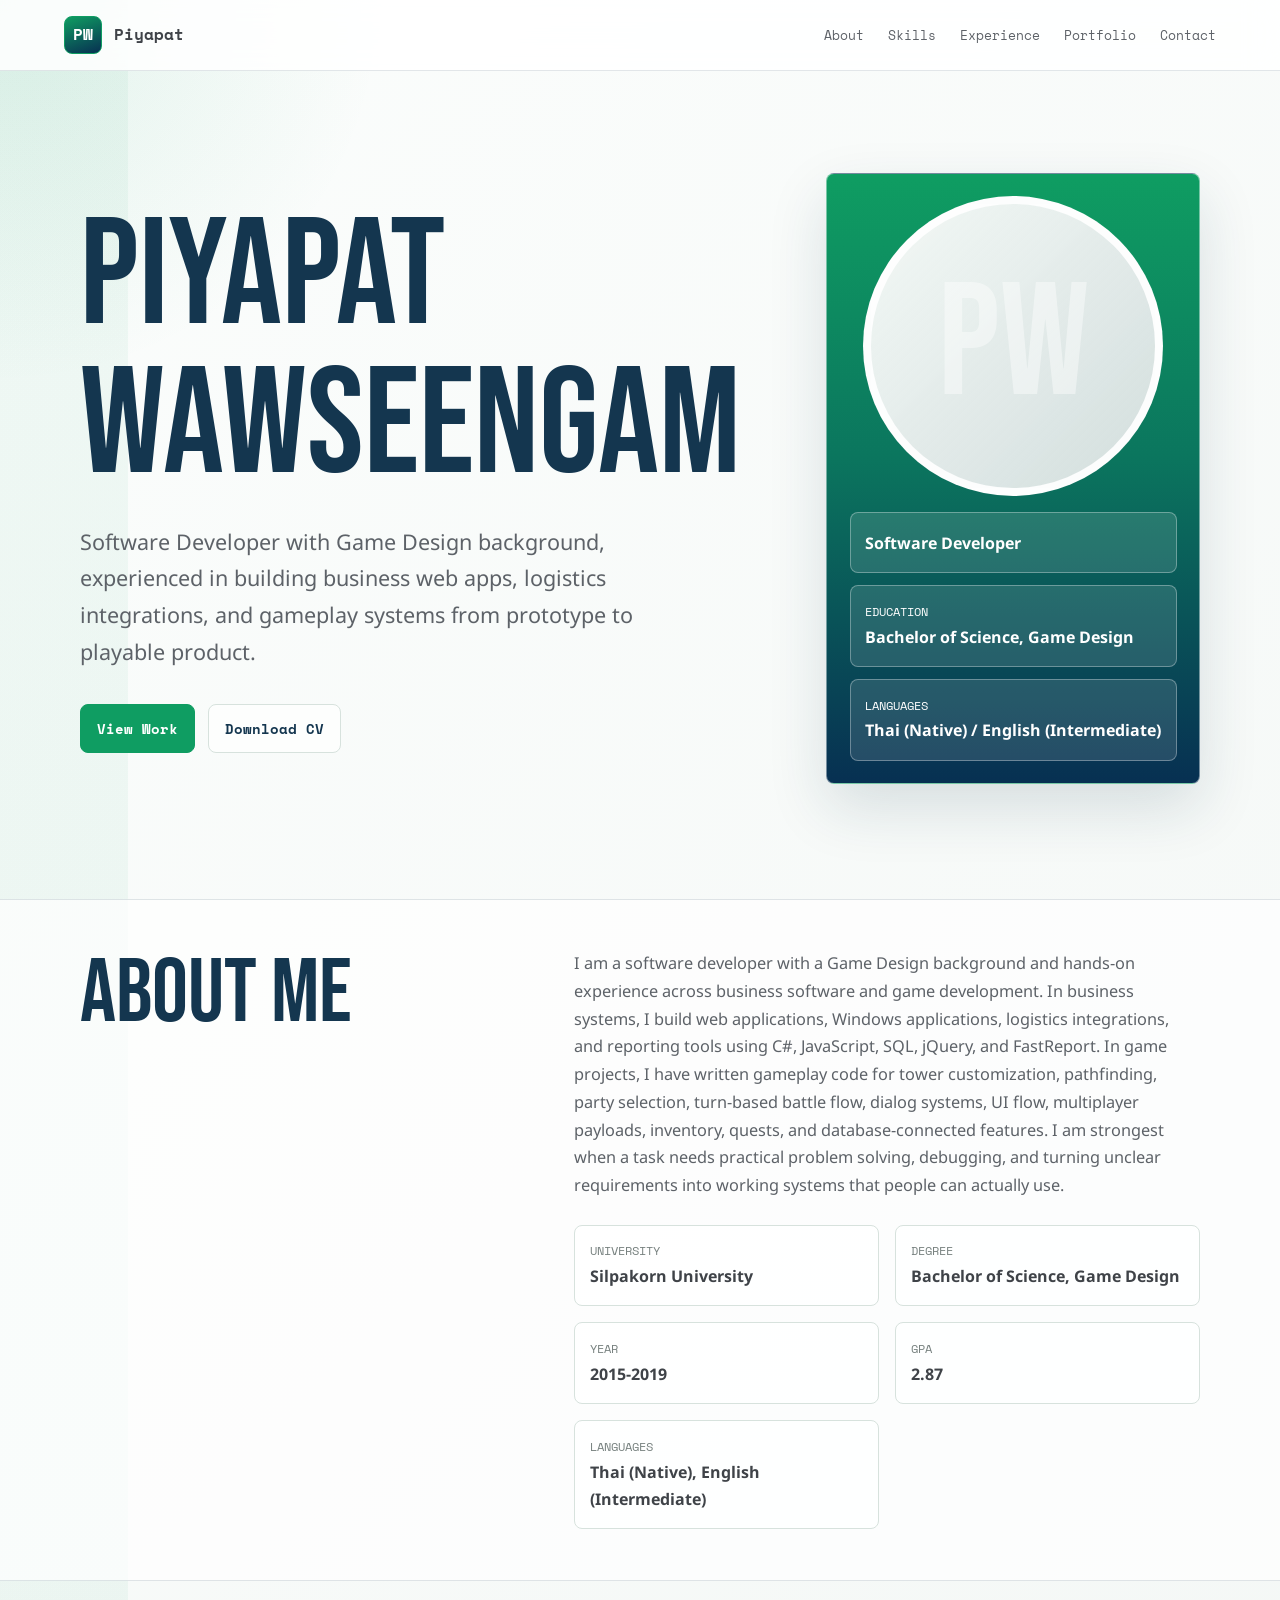
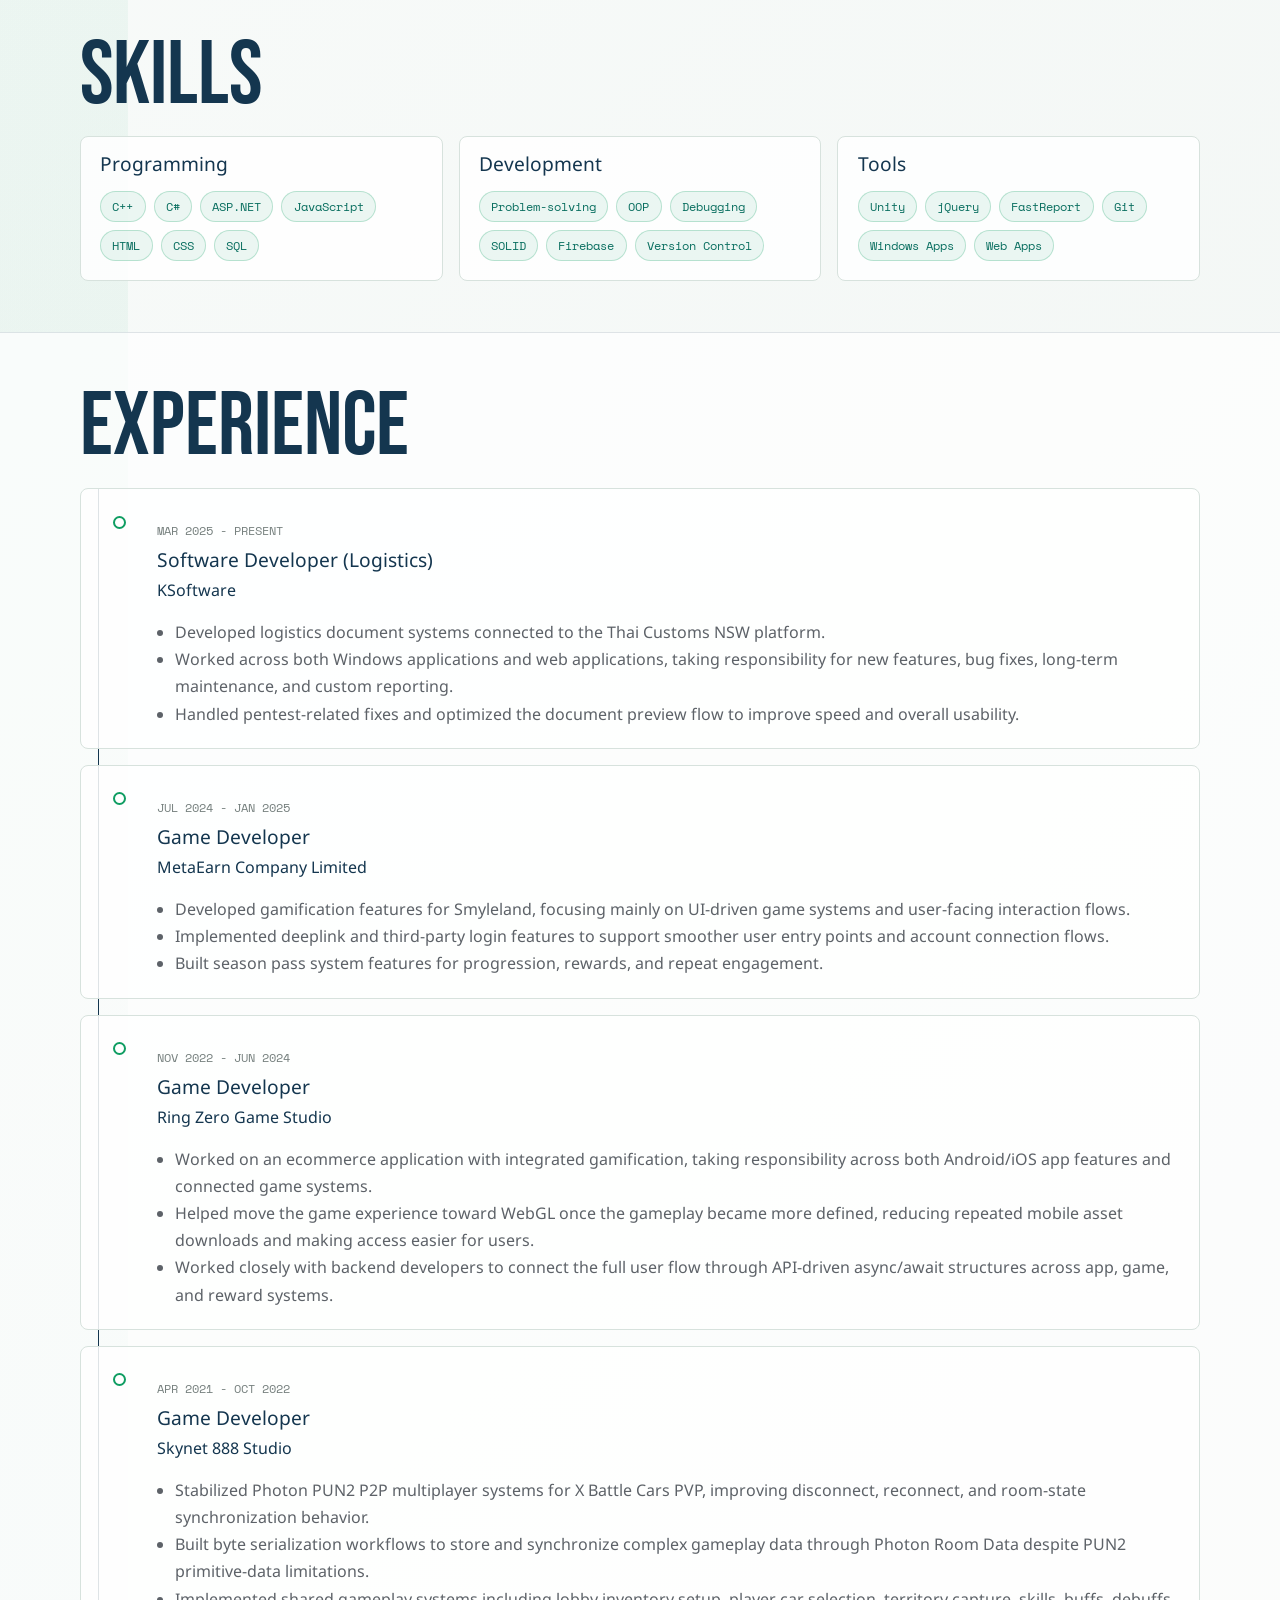
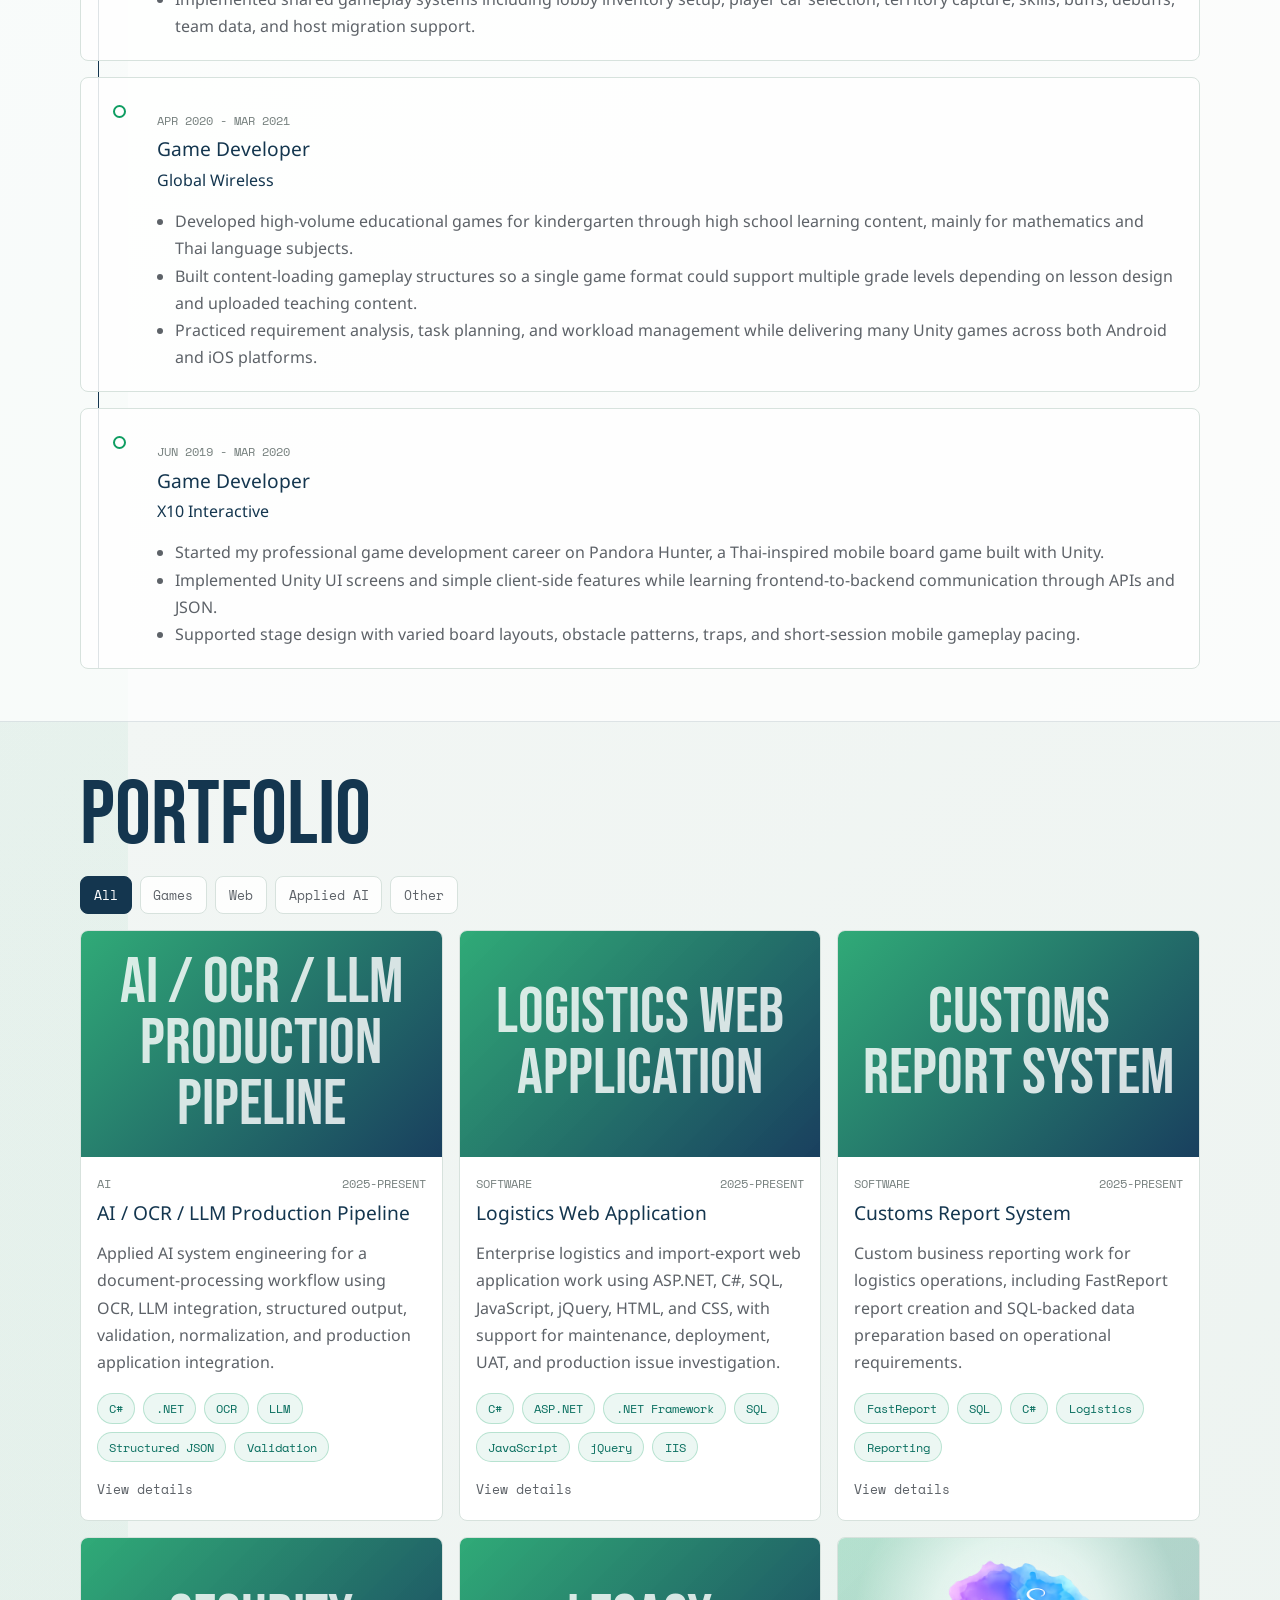
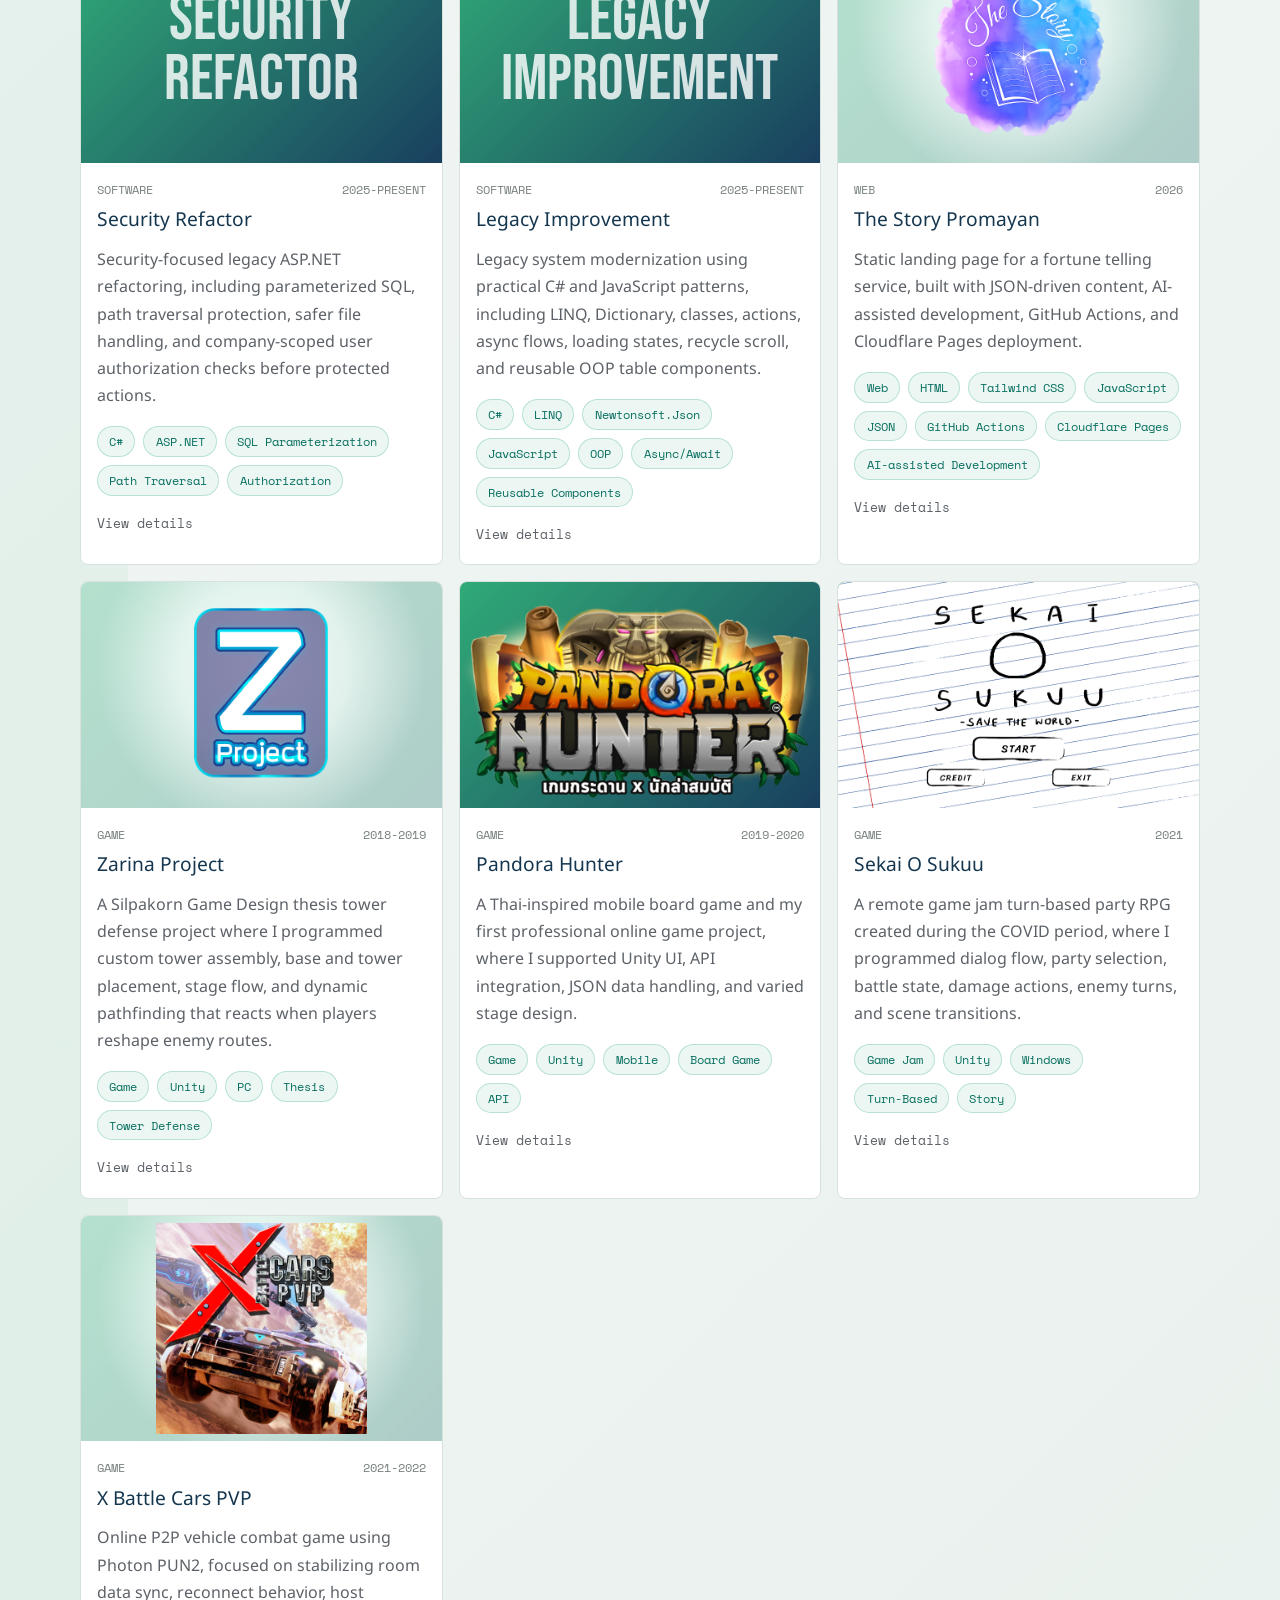
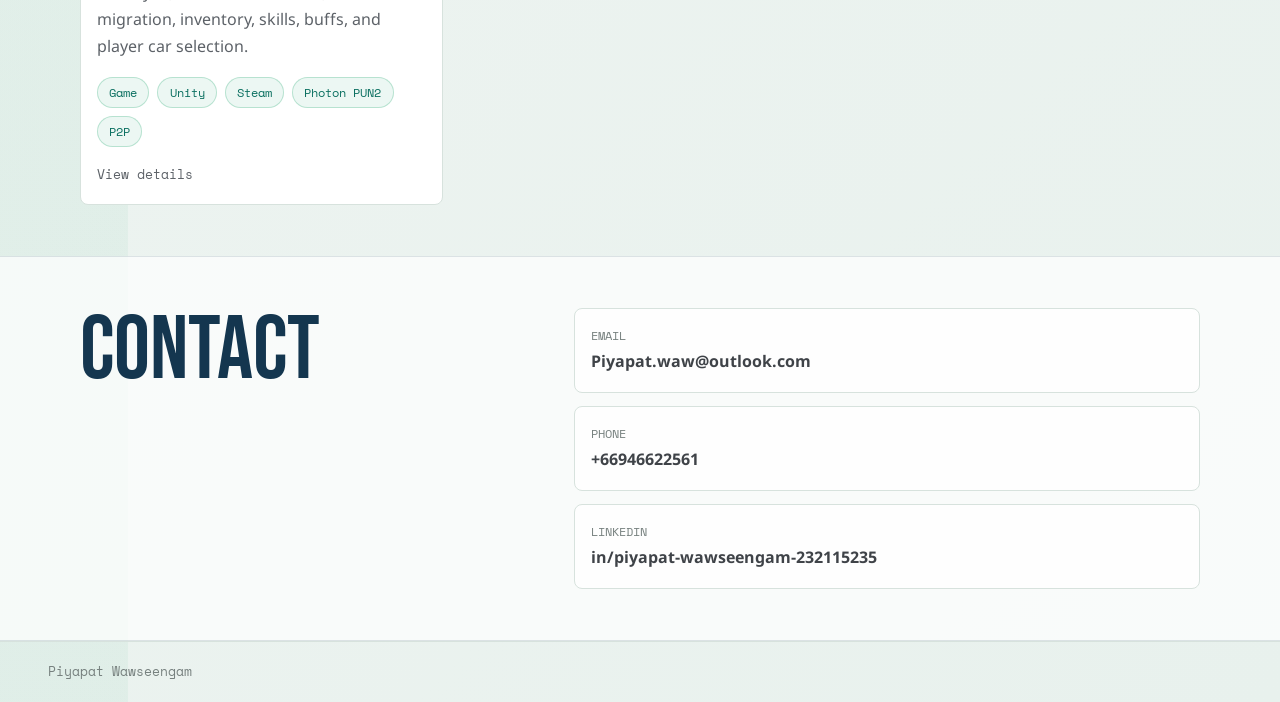
==== commit b47cc094: "Add Game and AI resume profile" ====
--- a/index.html
+++ b/index.html
@@ -78,6 +78,8 @@
           <button class="tab-button active" type="button" data-filter="all" id="filter-all">All</button>
           <button class="tab-button" type="button" data-filter="game" id="filter-game">Games</button>
           <button class="tab-button" type="button" data-filter="web" id="filter-web">Web</button>
+          <button class="tab-button" type="button" data-filter="ai" id="filter-ai">Applied AI</button>
+          <button class="tab-button" type="button" data-filter="software" id="filter-software">Other</button>
         </div>
         <div class="project-grid reveal" id="project-grid"></div>
       </section>
--- a/assets/style.css
+++ b/assets/style.css
@@ -133,7 +133,7 @@
 .section-shell {
   width: min(1200px, calc(100% - 10rem));
   margin: 0 auto;
-  padding: clamp(4rem, 8vw, 7rem) 0;
+  padding: clamp(2rem, 4vw, 3.5rem) 0;
 }
 
 .content-band {
@@ -146,9 +146,9 @@
   display: grid;
   grid-template-columns: minmax(0, 1.15fr) minmax(280px, 0.85fr);
   align-items: center;
-  gap: clamp(2rem, 7vw, 5rem);
+  gap: clamp(1rem, 3.5vw, 2.5rem);
   min-height: calc(100vh - 72px);
-  padding-top: clamp(3rem, 6vw, 5rem);
+  padding-top: clamp(1.5rem, 3vw, 2.5rem);
 }
 
 .eyebrow {
@@ -356,11 +356,11 @@
 .detail-grid {
   display: grid;
   grid-template-columns: 0.85fr 1.15fr;
-  gap: clamp(2rem, 6vw, 4rem);
+  gap: clamp(1rem, 3vw, 2rem);
 }
 
 .section-heading {
-  margin-bottom: 2rem;
+  margin-bottom: 1rem;
 }
 
 .section-body p,
@@ -739,19 +739,19 @@
 }
 
 .detail-hero {
-  padding-bottom: clamp(3rem, 6vw, 5rem);
+  padding-bottom: clamp(1.5rem, 3vw, 2.5rem);
 }
 
 .back-link {
   display: inline-flex;
-  margin-bottom: 2rem;
+  margin-bottom: 1rem;
 }
 
 .detail-hero-grid {
   display: grid;
   grid-template-columns: minmax(0, 1fr) minmax(300px, 0.85fr);
   align-items: center;
-  gap: clamp(2rem, 6vw, 4rem);
+  gap: clamp(1rem, 3vw, 2rem);
 }
 
 .detail-grid {
